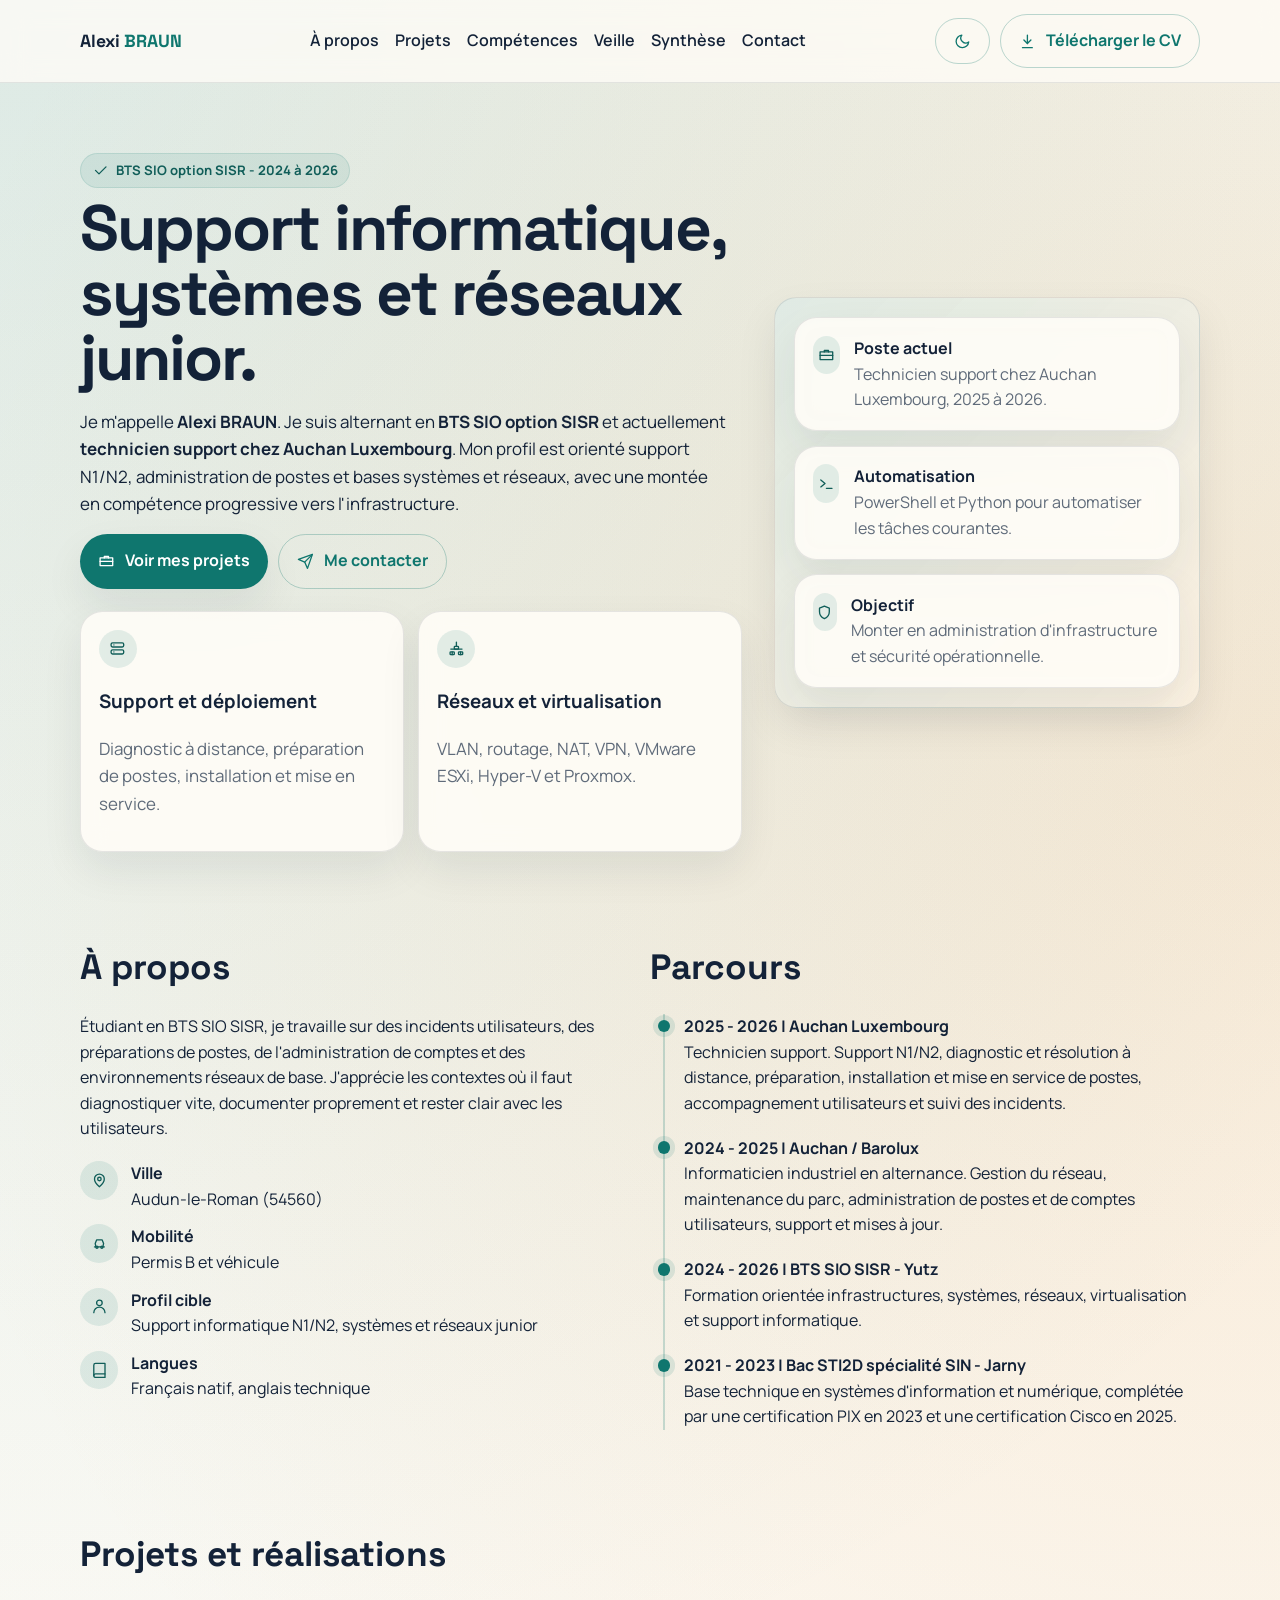
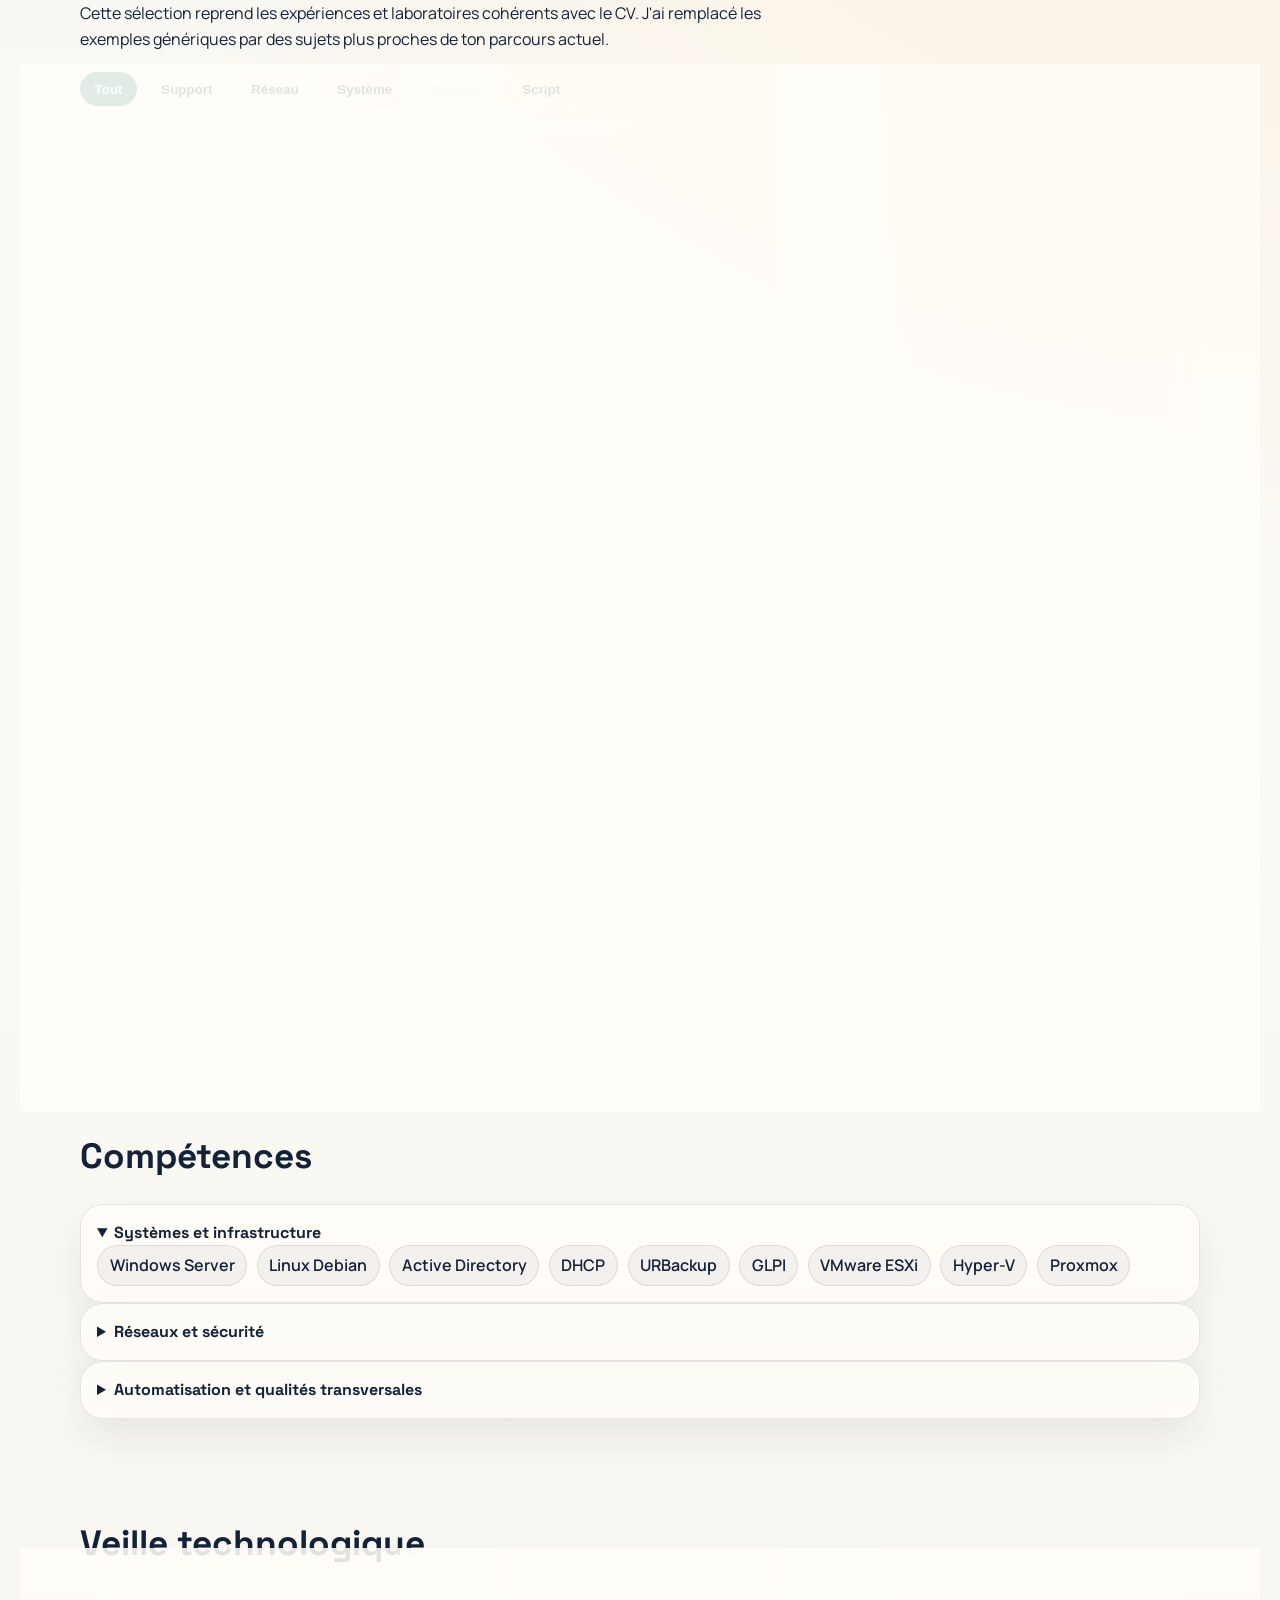
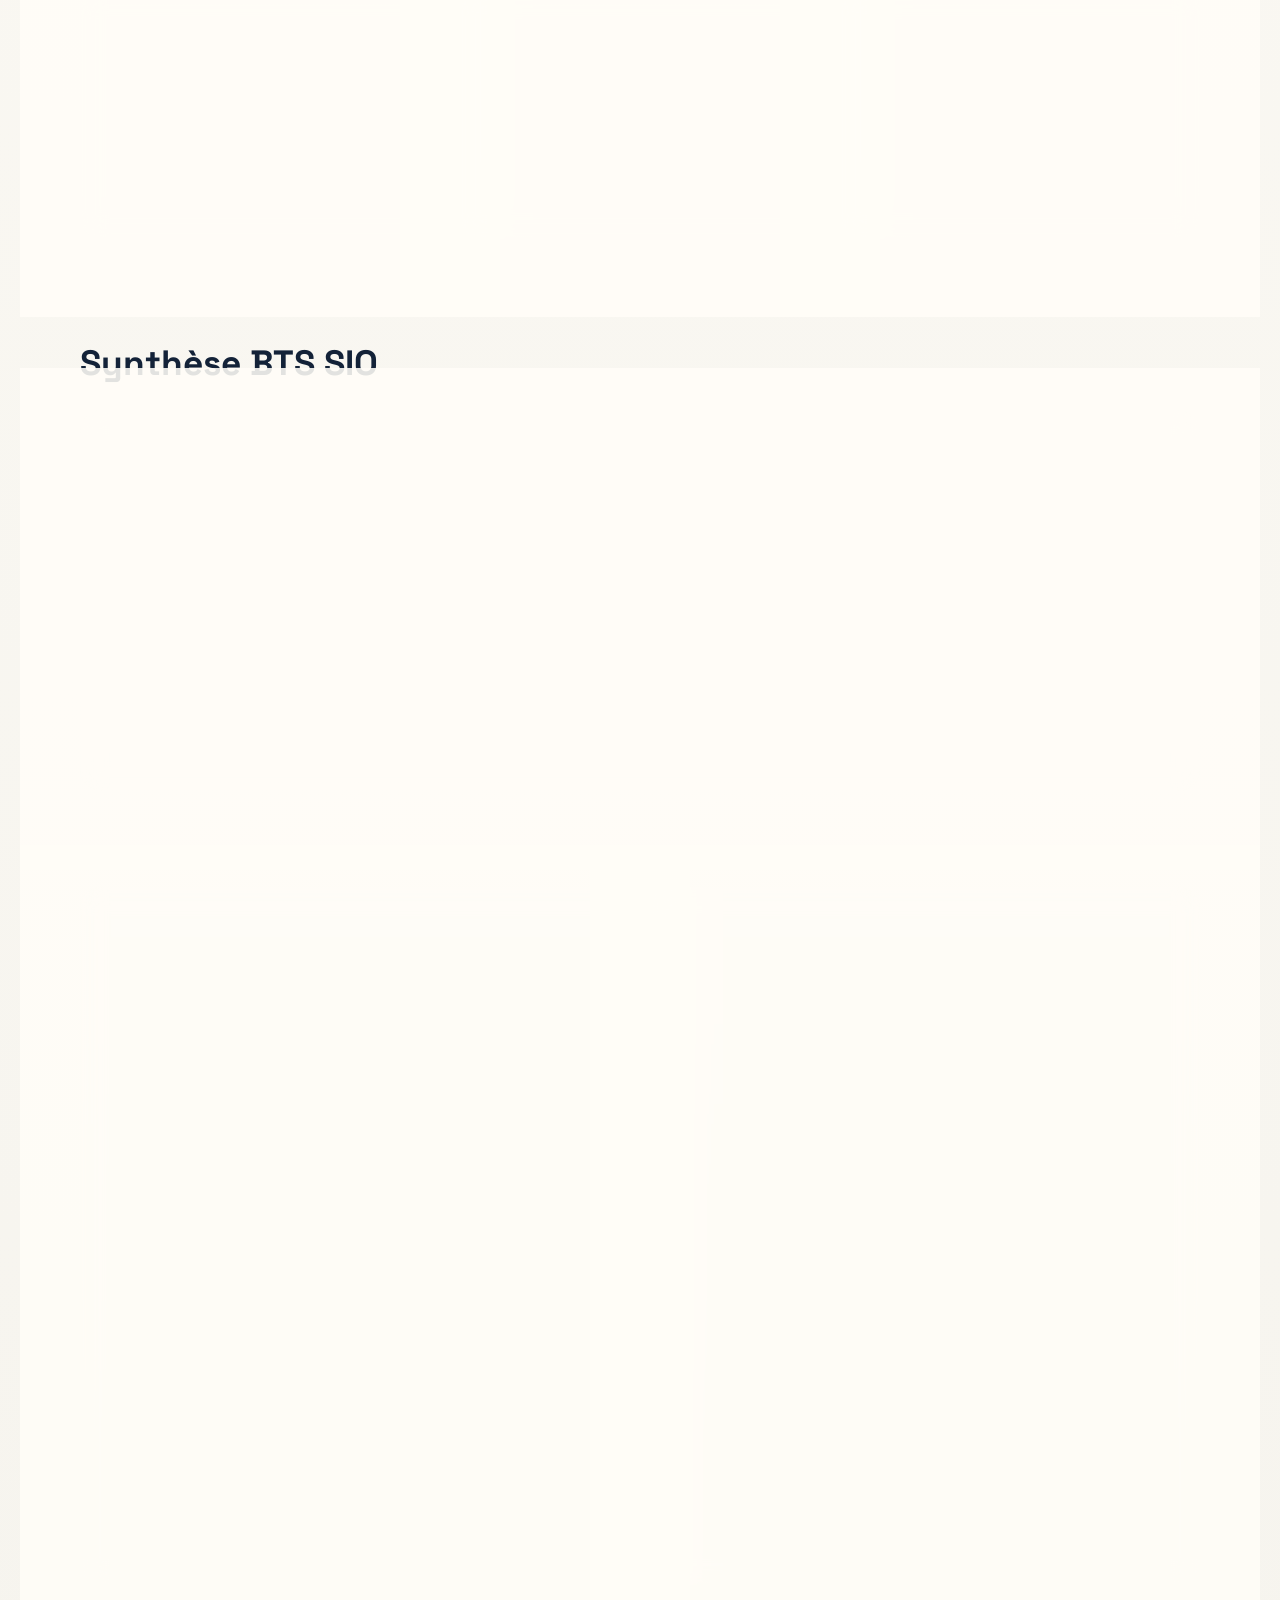
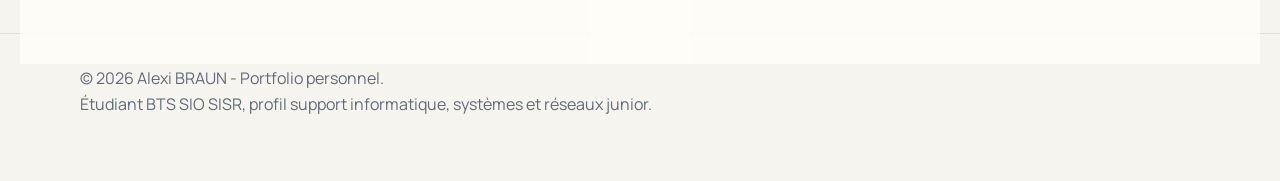
==== test.html @ cad7a495 "ajout portfolio" ====
﻿<!doctype html>
<html lang="fr" data-theme="light">
<head>
  <meta charset="utf-8" />
  <meta name="viewport" content="width=device-width, initial-scale=1" />
  <title>Alexi BRAUN - Portfolio BTS SIO SISR</title>
  <meta name="description" content="Portfolio BTS SIO SISR d'Alexi BRAUN, alternant support informatique chez Auchan Luxembourg." />
  <link rel="preconnect" href="https://fonts.googleapis.com">
  <link rel="preconnect" href="https://fonts.gstatic.com" crossorigin>
  <link href="https://fonts.googleapis.com/css2?family=Manrope:wght@400;500;600;700;800&family=Space+Grotesk:wght@500;700&display=swap" rel="stylesheet">
  <style>
    :root { --bg:#f6f4ee; --bg-strong:#fffdf8; --text:#132238; --muted:#5f6b7a; --primary:#0f766e; --primary-600:#115e59; --card:rgba(255,253,248,.88); --border:rgba(19,34,56,.1); --shadow:0 18px 40px rgba(19,34,56,.08); --radius:1.4rem; }
    [data-theme="dark"] { --bg:#0d1b2a; --bg-strong:#132238; --text:#eff6ff; --muted:#b7c4d5; --primary:#5eead4; --primary-600:#2dd4bf; --card:rgba(19,34,56,.82); --border:rgba(239,246,255,.1); --shadow:0 18px 40px rgba(0,0,0,.3); }
    * { box-sizing:border-box; } html { scroll-behavior:smooth; }
    body { margin:0; font-family:Manrope,system-ui,sans-serif; color:var(--text); background:radial-gradient(circle at top left, rgba(15,118,110,.14), transparent 35%),radial-gradient(circle at right 15%, rgba(217,119,6,.14), transparent 32%),linear-gradient(180deg, var(--bg-strong), var(--bg)); line-height:1.6; }
    a { color:var(--primary); text-decoration:none; } a:hover { text-decoration:underline; }
    .container { width:min(1120px,92%); margin:0 auto; }
    .btn { display:inline-flex; align-items:center; justify-content:center; gap:.6rem; background:var(--primary); color:#fff; border:0; padding:.85rem 1.15rem; border-radius:999px; box-shadow:var(--shadow); cursor:pointer; font-weight:700; }
    .btn:hover { background:var(--primary-600); text-decoration:none; }
    .btn-outline { background:transparent; color:var(--primary); border:1px solid rgba(15,118,110,.28); box-shadow:none; }
    .badge { display:inline-flex; align-items:center; gap:.45rem; padding:.35rem .7rem; background:rgba(15,118,110,.09); color:var(--primary-600); border:1px solid rgba(15,118,110,.12); border-radius:999px; font-size:.82rem; font-weight:700; }
    .card { background:var(--card); border:1px solid var(--border); border-radius:var(--radius); box-shadow:var(--shadow); backdrop-filter:blur(12px); }
    .muted { color:var(--muted); } .grid { display:grid; gap:1.25rem; } .grid-2 { grid-template-columns:repeat(2,minmax(0,1fr)); } .grid-3 { grid-template-columns:repeat(3,minmax(0,1fr)); }
    .sr-only { position:absolute; width:1px; height:1px; padding:0; margin:-1px; overflow:hidden; clip:rect(0,0,0,0); white-space:nowrap; border:0; }
    .icon { width:1.05rem; height:1.05rem; stroke:currentColor; stroke-width:1.9; fill:none; stroke-linecap:round; stroke-linejoin:round; flex:0 0 auto; }
    .icon-chip { width:2.4rem; height:2.4rem; display:inline-grid; place-items:center; border-radius:999px; background:rgba(15,118,110,.11); color:var(--primary-600); }
    header { position:sticky; top:0; z-index:50; background:rgba(255,253,248,.76); backdrop-filter:blur(14px); border-bottom:1px solid var(--border); }
    [data-theme="dark"] header { background:rgba(13,27,42,.78); }
    .nav { display:flex; align-items:center; justify-content:space-between; padding:.85rem 0; gap:1rem; }
    .brand,.hero h1,section h2,summary { font-family:"Space Grotesk",system-ui,sans-serif; }
    .brand { font-weight:700; font-size:1.1rem; } .brand span { color:var(--primary); }
    nav ul { display:flex; gap:1rem; list-style:none; margin:0; padding:0; } nav a { font-weight:600; color:var(--text); }
    .controls { display:flex; gap:.6rem; align-items:center; } .burger { display:none; background:transparent; border:0; color:var(--text); }
    .hero { padding:4.4rem 0 2.4rem; } .hero-inner { display:grid; grid-template-columns:1.4fr .9fr; gap:2rem; align-items:center; }
    .hero h1 { margin:.5rem 0 1rem; font-size:clamp(2.2rem,5vw,4rem); line-height:1.02; letter-spacing:-.03em; }
    .hero p { font-size:1.06rem; max-width:65ch; } .hero .cta,.filters,.project .actions,.project .meta,.skills,.controls { display:flex; flex-wrap:wrap; gap:.6rem; }
    .hero-visual { padding:1.2rem; background:linear-gradient(135deg, rgba(15,118,110,.12), rgba(217,119,6,.08)), var(--card); }
    .hero-stats { display:grid; gap:.9rem; } .stat,.project,.quick-card,.veille-card,.contact-card { padding:1.1rem; } .stat { display:flex; gap:.9rem; align-items:flex-start; }
    .quick-grid { display:grid; grid-template-columns:repeat(2,minmax(0,1fr)); gap:.9rem; margin-top:1.4rem; }
    section { padding:3rem 0; } section h2 { font-size:clamp(1.6rem,3.5vw,2.2rem); margin:0 0 1.2rem; }
    .section-intro { max-width:72ch; margin-bottom:1.2rem; } .list-clean { list-style:none; padding:0; margin:0; display:grid; gap:.75rem; } .list-clean li { display:flex; gap:.8rem; align-items:flex-start; }
    .timeline { border-left:2px solid rgba(15,118,110,.22); margin-left:.8rem; padding-left:1.2rem; display:grid; gap:1.2rem; } .tl-item { position:relative; }
    .tl-item::before { content:""; position:absolute; left:-1.65rem; top:.35rem; width:.8rem; height:.8rem; background:var(--primary); border-radius:999px; box-shadow:0 0 0 5px rgba(15,118,110,.12); }
    .filters button { border:1px solid var(--border); background:transparent; padding:.55rem .85rem; border-radius:999px; cursor:pointer; color:var(--text); font-weight:600; }
    .filters button.active { background:var(--primary); color:#fff; border-color:var(--primary); }
    .project { display:flex; flex-direction:column; min-height:100%; } details { border:1px solid var(--border); border-radius:var(--radius); padding:.95rem 1rem; background:var(--card); box-shadow:var(--shadow); }
    summary { cursor:pointer; font-weight:800; } .skill { padding:.42rem .72rem; border-radius:999px; background:rgba(19,34,56,.05); border:1px solid var(--border); font-weight:600; }
    .table-wrap { overflow:auto; } table { width:100%; border-collapse:collapse; } th,td { text-align:left; padding:.9rem; border-bottom:1px solid var(--border); vertical-align:top; }
    form { display:grid; gap:.85rem; } input,textarea { width:100%; padding:.85rem 1rem; border:1px solid var(--border); border-radius:1rem; background:transparent; color:var(--text); font:inherit; }
    footer { padding:2rem 0 4rem; border-top:1px solid var(--border); color:var(--muted); } .reveal { opacity:0; transform:translateY(10px); } .reveal.show { opacity:1; transform:none; transition:.6s ease; } #backToTop { position:fixed; right:1rem; bottom:1rem; display:none; }
    @media (max-width:960px) { nav ul { display:none; position:absolute; right:4%; top:64px; background:var(--card); border:1px solid var(--border); padding:1rem; border-radius:var(--radius); width:min(280px,92vw); box-shadow:var(--shadow); } nav ul.open { display:flex; flex-direction:column; } .burger { display:inline-flex; } }
    @media (max-width:900px) { .grid-3 { grid-template-columns:1fr 1fr; } .hero-inner { grid-template-columns:1fr; } .quick-grid { grid-template-columns:1fr; } }
    @media (max-width:700px) { .grid-2,.grid-3 { grid-template-columns:1fr; } }
  </style>
</head>
<body>
  <svg aria-hidden="true" style="position:absolute;width:0;height:0;overflow:hidden">
    <symbol id="i-user" viewBox="0 0 24 24"><path d="M20 21a8 8 0 0 0-16 0"/><circle cx="12" cy="7" r="4"/></symbol>
    <symbol id="i-mail" viewBox="0 0 24 24"><path d="M4 6h16v12H4z"/><path d="m4 7 8 6 8-6"/></symbol>
    <symbol id="i-phone" viewBox="0 0 24 24"><path d="M22 16.9v3a2 2 0 0 1-2.2 2A19.8 19.8 0 0 1 11.2 19a19.3 19.3 0 0 1-6-6A19.8 19.8 0 0 1 2.1 4.2 2 2 0 0 1 4.1 2h3a2 2 0 0 1 2 1.7l.4 2.6a2 2 0 0 1-.6 1.8l-1.8 1.8a16 16 0 0 0 6 6l1.8-1.8a2 2 0 0 1 1.8-.6l2.6.4A2 2 0 0 1 22 16.9z"/></symbol>
    <symbol id="i-map" viewBox="0 0 24 24"><path d="M12 21s7-5.6 7-11a7 7 0 1 0-14 0c0 5.4 7 11 7 11z"/><circle cx="12" cy="10" r="2.5"/></symbol>
    <symbol id="i-car" viewBox="0 0 24 24"><path d="M5 17h14"/><path d="M7 17l-1-5 2-5h8l2 5-1 5"/><circle cx="8.5" cy="17.5" r="1.5"/><circle cx="15.5" cy="17.5" r="1.5"/></symbol>
    <symbol id="i-briefcase" viewBox="0 0 24 24"><path d="M3 7h18v11H3z"/><path d="M9 7V5h6v2"/><path d="M3 12h18"/></symbol>
    <symbol id="i-server" viewBox="0 0 24 24"><rect x="3" y="4" width="18" height="6" rx="2"/><rect x="3" y="14" width="18" height="6" rx="2"/><path d="M7 7h.01"/><path d="M7 17h.01"/></symbol>
    <symbol id="i-network" viewBox="0 0 24 24"><path d="M12 3v6"/><path d="M6 21v-4"/><path d="M18 21v-4"/><path d="M4 13h16"/><rect x="9" y="9" width="6" height="4" rx="1"/><rect x="3" y="17" width="6" height="4" rx="1"/><rect x="15" y="17" width="6" height="4" rx="1"/></symbol>
    <symbol id="i-shield" viewBox="0 0 24 24"><path d="M12 3l7 3v5c0 5-3.5 8.5-7 10-3.5-1.5-7-5-7-10V6l7-3z"/></symbol>
    <symbol id="i-terminal" viewBox="0 0 24 24"><path d="m4 17 6-5-6-5"/><path d="M12 19h8"/></symbol>
    <symbol id="i-book" viewBox="0 0 24 24"><path d="M4 19.5A2.5 2.5 0 0 1 6.5 17H20"/><path d="M6.5 2H20v20H6.5A2.5 2.5 0 0 1 4 19.5v-15A2.5 2.5 0 0 1 6.5 2z"/></symbol>
    <symbol id="i-sun" viewBox="0 0 24 24"><circle cx="12" cy="12" r="4"/><path d="M12 2v2"/><path d="M12 20v2"/><path d="m4.9 4.9 1.4 1.4"/><path d="m17.7 17.7 1.4 1.4"/><path d="M2 12h2"/><path d="M20 12h2"/><path d="m4.9 19.1 1.4-1.4"/><path d="m17.7 6.3 1.4-1.4"/></symbol>
    <symbol id="i-moon" viewBox="0 0 24 24"><path d="M21 12.8A9 9 0 1 1 11.2 3 7 7 0 0 0 21 12.8z"/></symbol>
    <symbol id="i-arrow-up" viewBox="0 0 24 24"><path d="m18 15-6-6-6 6"/><path d="M12 9v12"/></symbol>
    <symbol id="i-download" viewBox="0 0 24 24"><path d="M12 3v12"/><path d="m7 10 5 5 5-5"/><path d="M5 21h14"/></symbol>
    <symbol id="i-send" viewBox="0 0 24 24"><path d="M22 2 11 13"/><path d="m22 2-7 20-4-9-9-4Z"/></symbol>
    <symbol id="i-check" viewBox="0 0 24 24"><path d="m5 12 5 5L20 7"/></symbol>
  </svg>
  <a class="sr-only" href="#projets">Aller aux projets</a>
  <header>
    <div class="container nav">
      <div class="brand">Alexi <span>BRAUN</span></div>
      <nav aria-label="Navigation principale">
        <button class="burger" id="burger" aria-expanded="false" aria-controls="menu"><svg class="icon" aria-hidden="true"><use href="#i-terminal"></use></svg><span class="sr-only">Menu</span></button>
        <ul id="menu">
          <li><a href="#apropos">À propos</a></li>
          <li><a href="#projets">Projets</a></li>
          <li><a href="#competences">Compétences</a></li>
          <li><a href="#veille">Veille</a></li>
          <li><a href="#synthese">Synthèse</a></li>
          <li><a href="#contact">Contact</a></li>
        </ul>
      </nav>
      <div class="controls">
        <button class="btn btn-outline" id="themeToggle" aria-label="Changer de thème"><svg class="icon" aria-hidden="true"><use href="#i-moon"></use></svg></button>
        <a class="btn btn-outline" href="assets/cv/Alexi-BRAUN-CV.pdf" download><svg class="icon" aria-hidden="true"><use href="#i-download"></use></svg>Télécharger le CV</a>
      </div>
    </div>
  </header>
  <main>
    <section class="hero">
      <div class="container hero-inner">
        <div>
          <span class="badge"><svg class="icon" aria-hidden="true"><use href="#i-check"></use></svg>BTS SIO option SISR - 2024 à 2026</span>
          <h1>Support informatique, systèmes et réseaux junior.</h1>
          <p>Je m'appelle <strong>Alexi BRAUN</strong>. Je suis alternant en <strong>BTS SIO option SISR</strong> et actuellement <strong>technicien support chez Auchan Luxembourg</strong>. Mon profil est orienté support N1/N2, administration de postes et bases systèmes et réseaux, avec une montée en compétence progressive vers l'infrastructure.</p>
          <div class="cta">
            <a class="btn" href="#projets"><svg class="icon" aria-hidden="true"><use href="#i-briefcase"></use></svg>Voir mes projets</a>
            <a class="btn btn-outline" href="#contact"><svg class="icon" aria-hidden="true"><use href="#i-send"></use></svg>Me contacter</a>
          </div>
          <div class="quick-grid">
            <article class="card quick-card reveal"><span class="icon-chip"><svg class="icon" aria-hidden="true"><use href="#i-server"></use></svg></span><h3>Support et déploiement</h3><p class="muted">Diagnostic à distance, préparation de postes, installation et mise en service.</p></article>
            <article class="card quick-card reveal"><span class="icon-chip"><svg class="icon" aria-hidden="true"><use href="#i-network"></use></svg></span><h3>Réseaux et virtualisation</h3><p class="muted">VLAN, routage, NAT, VPN, VMware ESXi, Hyper-V et Proxmox.</p></article>
          </div>
        </div>
        <aside class="hero-visual card reveal" aria-label="Points clés du profil">
          <div class="hero-stats">
            <article class="stat card"><span class="icon-chip"><svg class="icon" aria-hidden="true"><use href="#i-briefcase"></use></svg></span><div><strong>Poste actuel</strong><div class="muted">Technicien support chez Auchan Luxembourg, 2025 à 2026.</div></div></article>
            <article class="stat card"><span class="icon-chip"><svg class="icon" aria-hidden="true"><use href="#i-terminal"></use></svg></span><div><strong>Automatisation</strong><div class="muted">PowerShell et Python pour automatiser les tâches courantes.</div></div></article>
            <article class="stat card"><span class="icon-chip"><svg class="icon" aria-hidden="true"><use href="#i-shield"></use></svg></span><div><strong>Objectif</strong><div class="muted">Monter en administration d'infrastructure et sécurité opérationnelle.</div></div></article>
          </div>
        </aside>
      </div>
    </section>
    <section id="apropos">
      <div class="container grid grid-2">
        <div class="reveal">
          <h2>À propos</h2>
          <p class="section-intro">Étudiant en BTS SIO SISR, je travaille sur des incidents utilisateurs, des préparations de postes, de l'administration de comptes et des environnements réseaux de base. J'apprécie les contextes où il faut diagnostiquer vite, documenter proprement et rester clair avec les utilisateurs.</p>
          <ul class="list-clean">
            <li><span class="icon-chip"><svg class="icon" aria-hidden="true"><use href="#i-map"></use></svg></span><div><strong>Ville</strong><br>Audun-le-Roman (54560)</div></li>
            <li><span class="icon-chip"><svg class="icon" aria-hidden="true"><use href="#i-car"></use></svg></span><div><strong>Mobilité</strong><br>Permis B et véhicule</div></li>
            <li><span class="icon-chip"><svg class="icon" aria-hidden="true"><use href="#i-user"></use></svg></span><div><strong>Profil cible</strong><br>Support informatique N1/N2, systèmes et réseaux junior</div></li>
            <li><span class="icon-chip"><svg class="icon" aria-hidden="true"><use href="#i-book"></use></svg></span><div><strong>Langues</strong><br>Français natif, anglais technique</div></li>
          </ul>
        </div>
        <div class="reveal">
          <h2>Parcours</h2>
          <div class="timeline">
            <div class="tl-item"><strong>2025 - 2026 | Auchan Luxembourg</strong><div>Technicien support. Support N1/N2, diagnostic et résolution à distance, préparation, installation et mise en service de postes, accompagnement utilisateurs et suivi des incidents.</div></div>
            <div class="tl-item"><strong>2024 - 2025 | Auchan / Barolux</strong><div>Informaticien industriel en alternance. Gestion du réseau, maintenance du parc, administration de postes et de comptes utilisateurs, support et mises à jour.</div></div>
            <div class="tl-item"><strong>2024 - 2026 | BTS SIO SISR - Yutz</strong><div>Formation orientée infrastructures, systèmes, réseaux, virtualisation et support informatique.</div></div>
            <div class="tl-item"><strong>2021 - 2023 | Bac STI2D spécialité SIN - Jarny</strong><div>Base technique en systèmes d'information et numérique, complétée par une certification PIX en 2023 et une certification Cisco en 2025.</div></div>
          </div>
        </div>
      </div>
    </section>
    <section id="projets">
      <div class="container">
        <h2>Projets et réalisations</h2>
        <p class="section-intro">Cette sélection reprend les expériences et laboratoires cohérents avec le CV. J'ai remplacé les exemples génériques par des sujets plus proches de ton parcours actuel.</p>
        <div class="filters" aria-label="Filtrer par tags">
          <button class="active" data-filter="all">Tout</button>
          <button data-filter="support">Support</button>
          <button data-filter="reseau">Réseau</button>
          <button data-filter="systeme">Système</button>
          <button data-filter="securite">Sécurité</button>
          <button data-filter="dev">Script</button>
        </div>
        <div class="grid grid-3">
          <article class="project card reveal" data-tags="support systeme"><div class="muted">Contexte entreprise</div><h3>Support N1/N2 et gestion des incidents</h3><p>Prise en charge d'incidents utilisateurs, diagnostic à distance, résolution de problèmes courants sur les postes et accompagnement utilisateur jusqu'à la remise en service.</p><div class="meta"><span class="badge">Support</span><span class="badge">Diagnostic</span><span class="badge">Relation utilisateur</span></div><div class="actions"><a class="btn btn-outline" href="#contact">Demander des détails</a></div></article>
          <article class="project card reveal" data-tags="reseau securite"><div class="muted">Projet et lab</div><h3>Lab réseau domestique segmenté</h3><p>Mise en place d'une segmentation VLAN, d'un plan d'adressage et de règles de pare-feu pour structurer les usages, isoler les flux et mieux sécuriser l'environnement.</p><div class="meta"><span class="badge">VLAN</span><span class="badge">Adressage IP</span><span class="badge">Pare-feu</span></div><div class="actions"><a class="btn btn-outline" href="#contact">Demander des détails</a></div></article>
          <article class="project card reveal" data-tags="systeme dev"><div class="muted">Contexte technique</div><h3>Préparation et automatisation de postes</h3><p>Préparation, installation et mise en service de postes avec automatisation simple en PowerShell pour accélérer les tâches répétitives et standardiser les opérations courantes.</p><div class="meta"><span class="badge">PowerShell</span><span class="badge">Déploiement</span><span class="badge">Industrialisation</span></div><div class="actions"><a class="btn btn-outline" href="#contact">Demander des détails</a></div></article>
          <article class="project card reveal" data-tags="systeme"><div class="muted">Lab infrastructure</div><h3>Virtualisation multi-environnements</h3><p>Installation et gestion de machines virtuelles avec VMware ESXi, Hyper-V et Proxmox pour tester des scénarios de support, de services réseau et d'administration système.</p><div class="meta"><span class="badge">ESXi</span><span class="badge">Hyper-V</span><span class="badge">Proxmox</span></div><div class="actions"><a class="btn btn-outline" href="#contact">Demander des détails</a></div></article>
          <article class="project card reveal" data-tags="reseau support"><div class="muted">Contexte alternance</div><h3>Administration du parc et des comptes</h3><p>Administration de comptes utilisateurs, maintenance du parc et suivi des mises à jour sur un environnement professionnel avec priorisation des demandes et continuité de service.</p><div class="meta"><span class="badge">Parc informatique</span><span class="badge">Comptes utilisateurs</span><span class="badge">Maintenance</span></div><div class="actions"><a class="btn btn-outline" href="#contact">Demander des détails</a></div></article>
          <article class="project card reveal" data-tags="securite dev"><div class="muted">Montée en compétence</div><h3>Scripts et bonnes pratiques sécurité</h3><p>Automatisations simples en PowerShell et Python, associées à une veille sur le durcissement, la supervision, les sauvegardes et les usages réseau sécurisés.</p><div class="meta"><span class="badge">Python</span><span class="badge">Sauvegarde</span><span class="badge">Supervision</span></div><div class="actions"><a class="btn btn-outline" href="#contact">Demander des détails</a></div></article>
        </div>
      </div>
    </section>
    <section id="competences">
      <div class="container">
        <h2>Compétences</h2>
        <details open class="reveal"><summary>Systèmes et infrastructure</summary><div class="skills"><span class="skill">Windows Server</span><span class="skill">Linux Debian</span><span class="skill">Active Directory</span><span class="skill">DHCP</span><span class="skill">URBackup</span><span class="skill">GLPI</span><span class="skill">VMware ESXi</span><span class="skill">Hyper-V</span><span class="skill">Proxmox</span></div></details>
        <details class="reveal"><summary>Réseaux et sécurité</summary><div class="skills"><span class="skill">VLAN</span><span class="skill">Adressage IP</span><span class="skill">Routage</span><span class="skill">NAT</span><span class="skill">VPN</span><span class="skill">Pare-feu</span><span class="skill">Cisco IOS</span><span class="skill">Support N1/N2</span><span class="skill">Outils de diagnostic</span></div></details>
        <details class="reveal"><summary>Automatisation et qualités transversales</summary><div class="skills"><span class="skill">PowerShell</span><span class="skill">Python</span><span class="skill">Planification</span><span class="skill">Coordination</span><span class="skill">Communication claire</span><span class="skill">Esprit d'équipe</span><span class="skill">Organisation</span><span class="skill">Respect des délais</span></div></details>
      </div>
    </section>
    <section id="veille">
      <div class="container">
        <h2>Veille technologique</h2>
        <div class="grid grid-3">
          <article class="card veille-card reveal"><div class="muted">Sécurité</div><h3>Durcissement et sauvegarde</h3><p>Veille sur les politiques de sauvegarde, la sécurisation des postes, les règles de pare-feu et les outils utiles pour limiter les interruptions de service.</p></article>
          <article class="card veille-card reveal"><div class="muted">Réseau</div><h3>Segmentation, VPN et services</h3><p>Approfondissement des VLAN, du routage, du NAT, des VPN et de l'impact de ces briques sur le support utilisateur et l'administration quotidienne.</p></article>
          <article class="card veille-card reveal"><div class="muted">Infrastructure</div><h3>Virtualisation et supervision</h3><p>Veille sur les usages de VMware ESXi, Hyper-V, Proxmox et des outils de supervision afin de construire des environnements plus fiables et mieux observables.</p></article>
        </div>
      </div>
    </section>
    <section id="synthese">
      <div class="container">
        <h2>Synthèse BTS SIO</h2>
        <div class="card table-wrap" role="region" aria-label="Tableau de synthèse">
          <table>
            <thead><tr><th>Activité / Projet</th><th>Compétences mobilisées</th><th>Environnement</th><th>Preuve possible</th></tr></thead>
            <tbody>
              <tr><td>Support N1/N2 et suivi d'incidents</td><td>Assistance utilisateur, diagnostic, documentation, continuité de service</td><td>Postes clients, outils de support, gestion d'incidents</td><td>Procédures, captures, compte-rendus</td></tr>
              <tr><td>Lab réseau segmenté</td><td>Conception, configuration réseau, sécurisation des flux</td><td>VLAN, routage, pare-feu, VPN</td><td>Schéma réseau, plan d'adressage, captures</td></tr>
              <tr><td>Virtualisation et services techniques</td><td>Déploiement, tests, administration système</td><td>ESXi, Hyper-V, Proxmox, Windows Server, Debian</td><td>Fiches techniques, captures de lab</td></tr>
              <tr><td>Automatisation simple</td><td>Script, standardisation, gain de temps opérationnel</td><td>PowerShell, Python</td><td>Scripts commentés, documentation</td></tr>
            </tbody>
          </table>
        </div>
      </div>
    </section>
    <section id="contact">
      <div class="container grid grid-2">
        <div class="contact-card card reveal">
          <h2>Contact</h2>
          <p>Pour un échange, une alternance ou une présentation de projet, tu peux me contacter directement avec les informations du CV.</p>
          <ul class="list-clean">
            <li><span class="icon-chip"><svg class="icon" aria-hidden="true"><use href="#i-mail"></use></svg></span><div><strong>Email</strong><br><a href="mailto:alexibraun54@gmail.com">alexibraun54@gmail.com</a></div></li>
            <li><span class="icon-chip"><svg class="icon" aria-hidden="true"><use href="#i-phone"></use></svg></span><div><strong>Téléphone</strong><br><a href="tel:+33768484296">07 68 48 42 96</a></div></li>
            <li><span class="icon-chip"><svg class="icon" aria-hidden="true"><use href="#i-map"></use></svg></span><div><strong>Localisation</strong><br>Audun-le-Roman (54560)</div></li>
          </ul>
        </div>
        <div class="reveal">
          <form name="contact" method="POST" data-netlify="true" class="card contact-card">
            <input type="hidden" name="form-name" value="contact" />
            <p class="sr-only"><label>Ne pas remplir <input name="bot-field" /></label></p>
            <p><label>Nom <span aria-hidden="true">*</span><input name="nom" required /></label></p>
            <p><label>Adresse email <span aria-hidden="true">*</span><input name="email" type="email" required /></label></p>
            <p><label>Message<textarea name="message" rows="5" placeholder="Votre besoin, votre contexte, vos disponibilités..."></textarea></label></p>
            <p><button class="btn" type="submit"><svg class="icon" aria-hidden="true"><use href="#i-send"></use></svg>Envoyer</button></p>
            <p class="muted">Formulaire prêt pour Netlify. Sinon, les liens email et téléphone restent utilisables immédiatement.</p>
          </form>
        </div>
      </div>
    </section>
  </main>
  <footer>
    <div class="container">
      <div>© <span id="year"></span> Alexi BRAUN - Portfolio personnel.</div>
      <div class="muted">Étudiant BTS SIO SISR, profil support informatique, systèmes et réseaux junior.</div>
    </div>
  </footer>
  <button id="backToTop" class="btn" aria-label="Retour en haut"><svg class="icon" aria-hidden="true"><use href="#i-arrow-up"></use></svg></button>
  <script type="application/ld+json">
    {"@context":"https://schema.org","@type":"Person","name":"Alexi BRAUN","jobTitle":"Technicien support informatique","email":"alexibraun54@gmail.com","telephone":"+33768484296","address":{"@type":"PostalAddress","addressLocality":"Audun-le-Roman","postalCode":"54560","addressCountry":"FR"},"worksFor":{"@type":"Organization","name":"Auchan Luxembourg"}}
  </script>
  <script>
    const prefersReduced = window.matchMedia('(prefers-reduced-motion: reduce)').matches;
    const root = document.documentElement;
    const themeBtn = document.getElementById('themeToggle');
    const themeIcon = () => root.getAttribute('data-theme') === 'dark' ? '#i-sun' : '#i-moon';
    const savedTheme = localStorage.getItem('theme');
    if (savedTheme) root.setAttribute('data-theme', savedTheme);
    themeBtn.innerHTML = '<svg class="icon" aria-hidden="true"><use href="' + themeIcon() + '"></use></svg>';
    themeBtn.addEventListener('click', () => { const next = root.getAttribute('data-theme') === 'dark' ? 'light' : 'dark'; root.setAttribute('data-theme', next); localStorage.setItem('theme', next); themeBtn.innerHTML = '<svg class="icon" aria-hidden="true"><use href="' + themeIcon() + '"></use></svg>'; });
    const burger = document.getElementById('burger'); const menu = document.getElementById('menu');
    burger.addEventListener('click', () => { const expanded = burger.getAttribute('aria-expanded') === 'true'; burger.setAttribute('aria-expanded', String(!expanded)); menu.classList.toggle('open'); });
    menu.addEventListener('click', (event) => { if (event.target.tagName === 'A') { menu.classList.remove('open'); burger.setAttribute('aria-expanded', 'false'); } });
    const backToTop = document.getElementById('backToTop');
    window.addEventListener('scroll', () => { backToTop.style.display = window.scrollY > 400 ? 'inline-flex' : 'none'; });
    backToTop.addEventListener('click', () => { window.scrollTo({ top: 0, behavior: prefersReduced ? 'auto' : 'smooth' }); });
    const filterBtns = document.querySelectorAll('.filters button'); const projects = document.querySelectorAll('.project');
    filterBtns.forEach((btn) => btn.addEventListener('click', () => { filterBtns.forEach((item) => item.classList.remove('active')); btn.classList.add('active'); const filter = btn.dataset.filter; projects.forEach((project) => { const tags = project.getAttribute('data-tags'); project.style.display = filter === 'all' || tags.includes(filter) ? 'flex' : 'none'; }); }));
    const reveals = document.querySelectorAll('.reveal');
    if (!prefersReduced) { const observer = new IntersectionObserver((entries) => { entries.forEach((entry) => { if (entry.isIntersecting) { entry.target.classList.add('show'); observer.unobserve(entry.target); } }); }, { threshold: 0.15 }); reveals.forEach((item) => observer.observe(item)); } else { reveals.forEach((item) => item.classList.add('show')); }
    document.getElementById('year').textContent = new Date().getFullYear();
  </script>
</body>
</html>
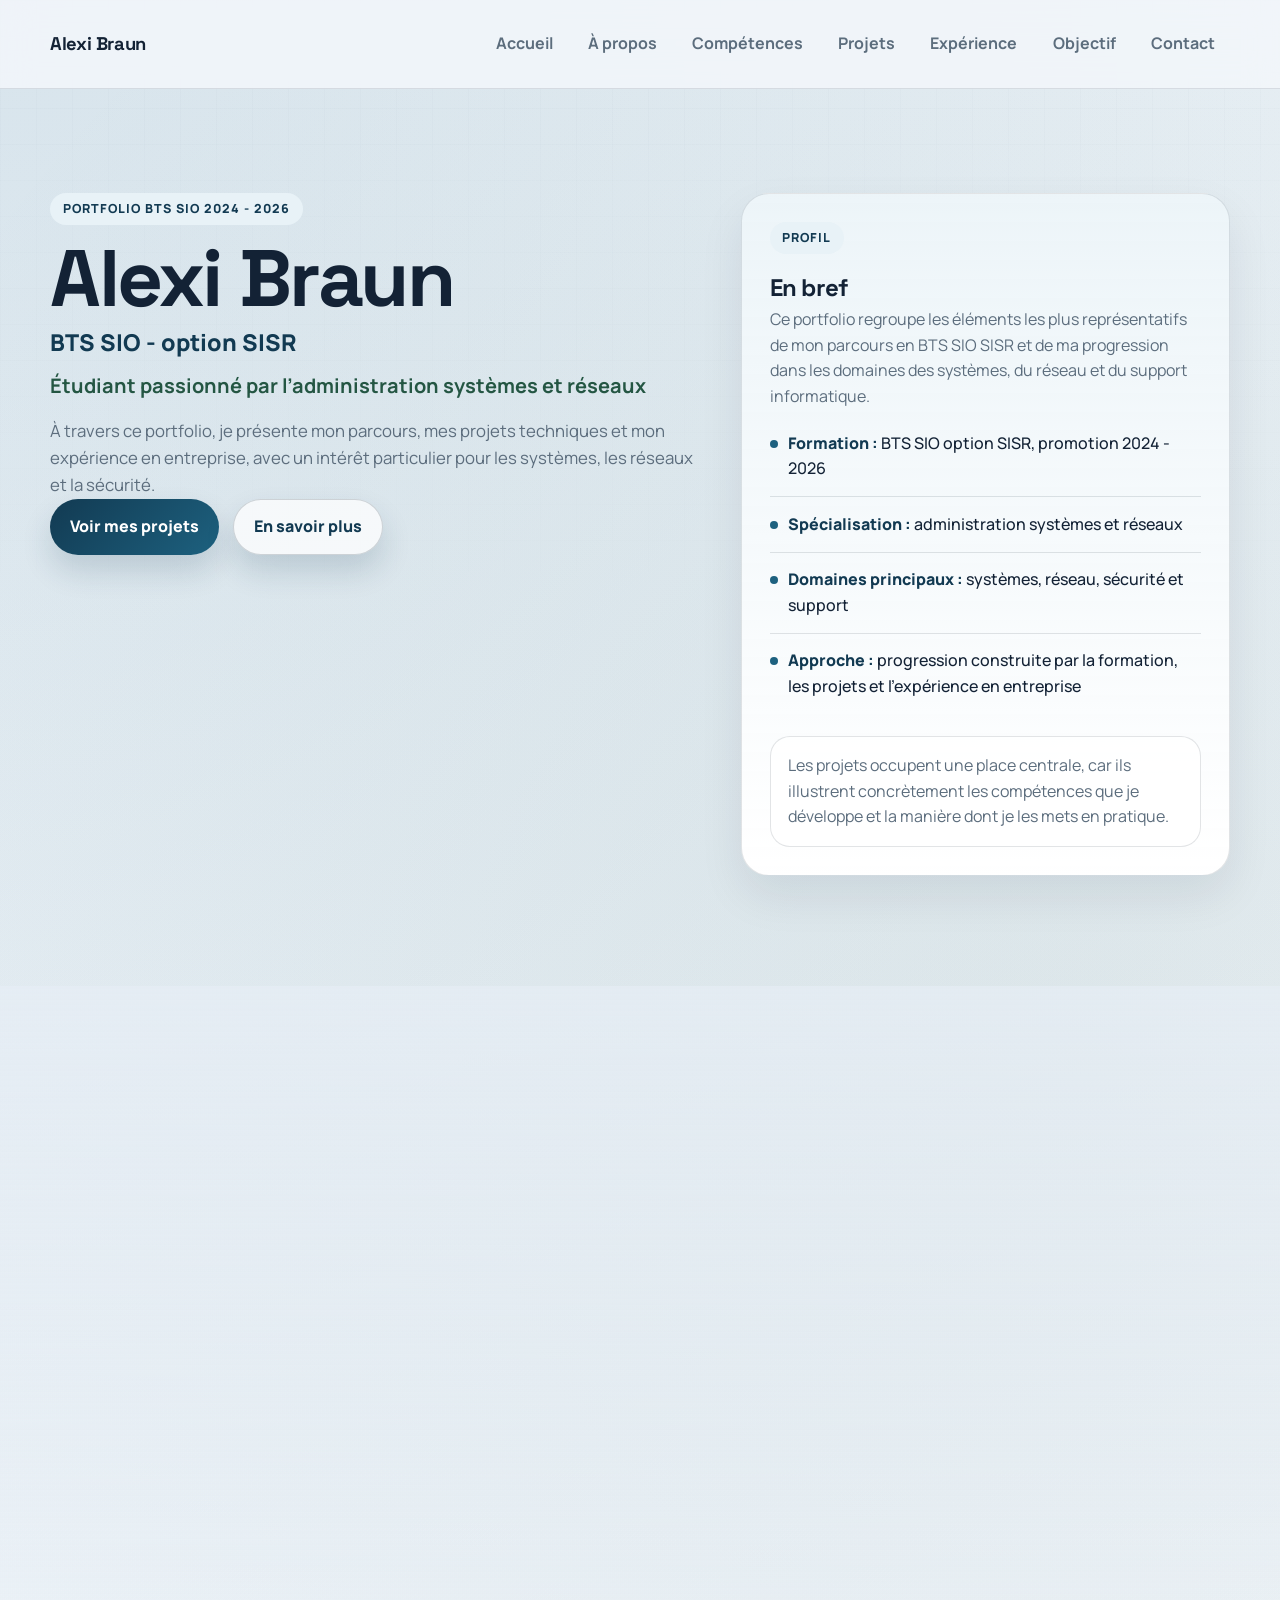
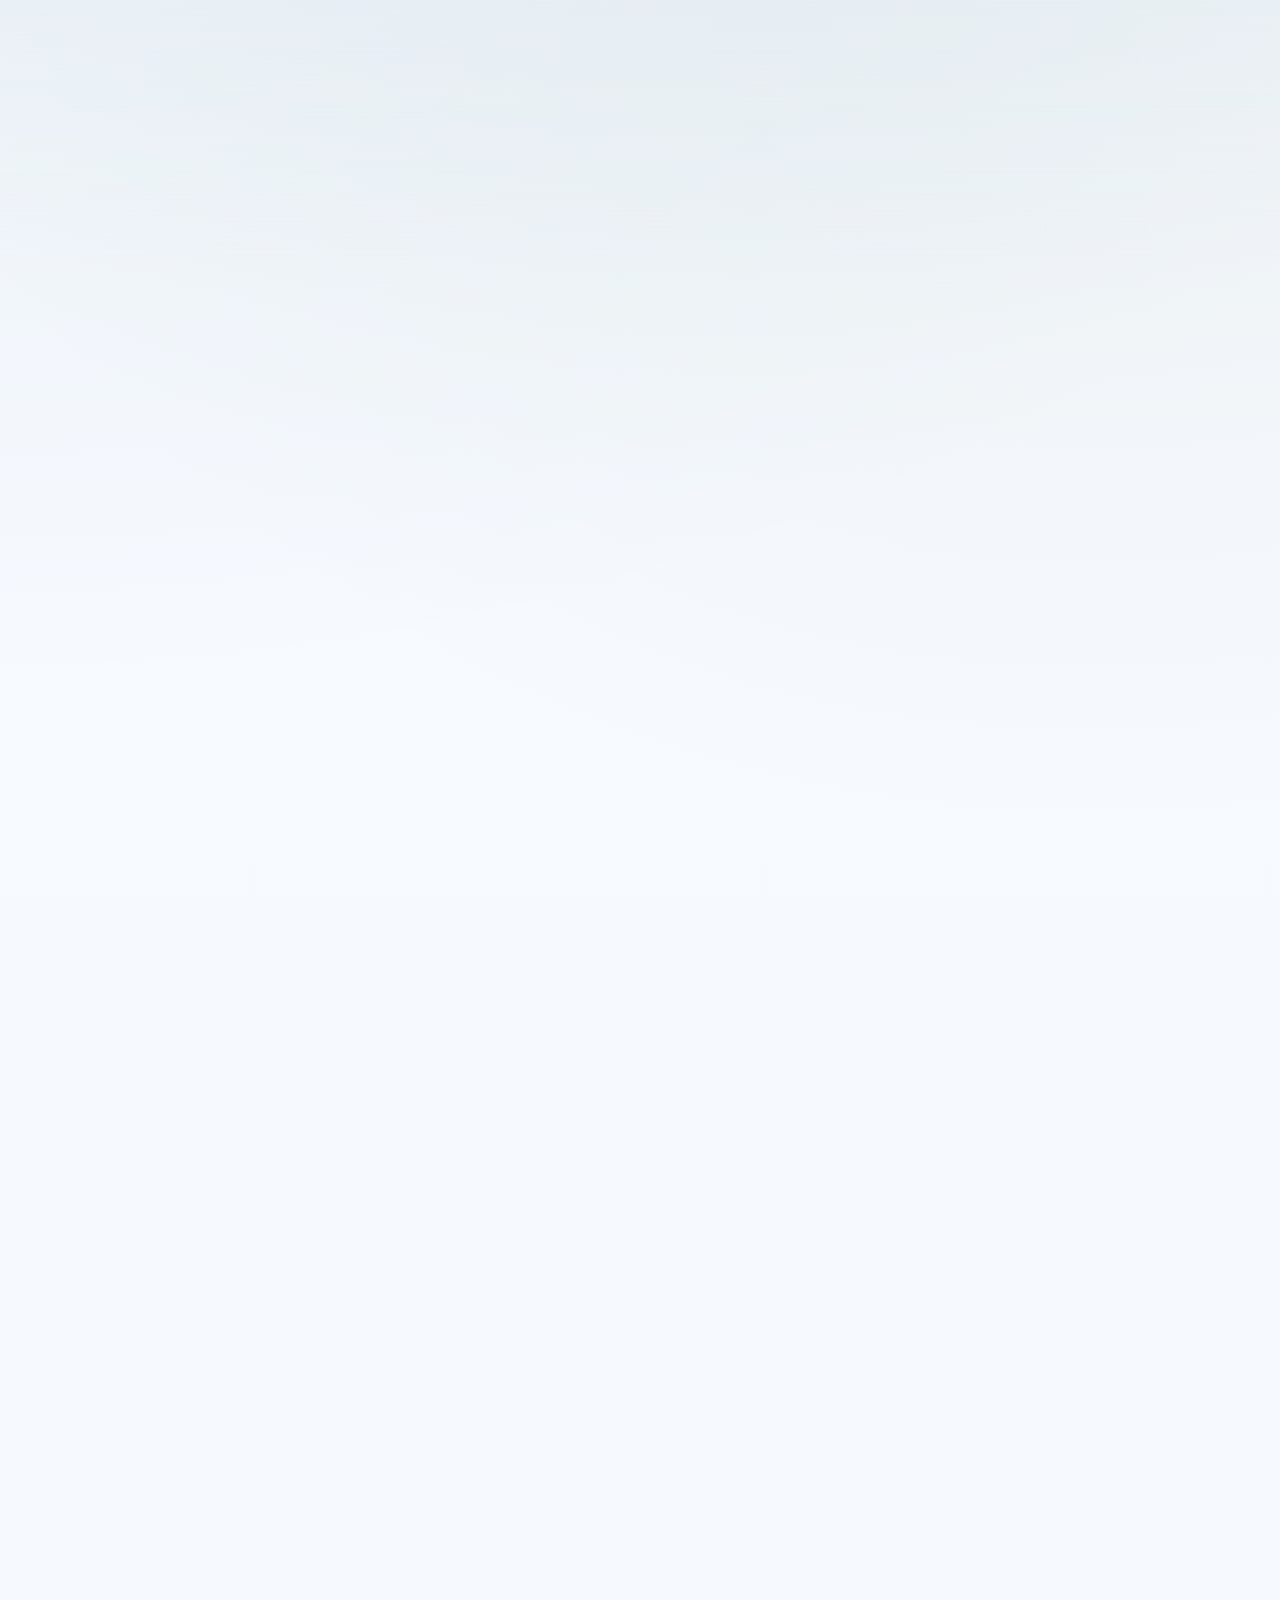
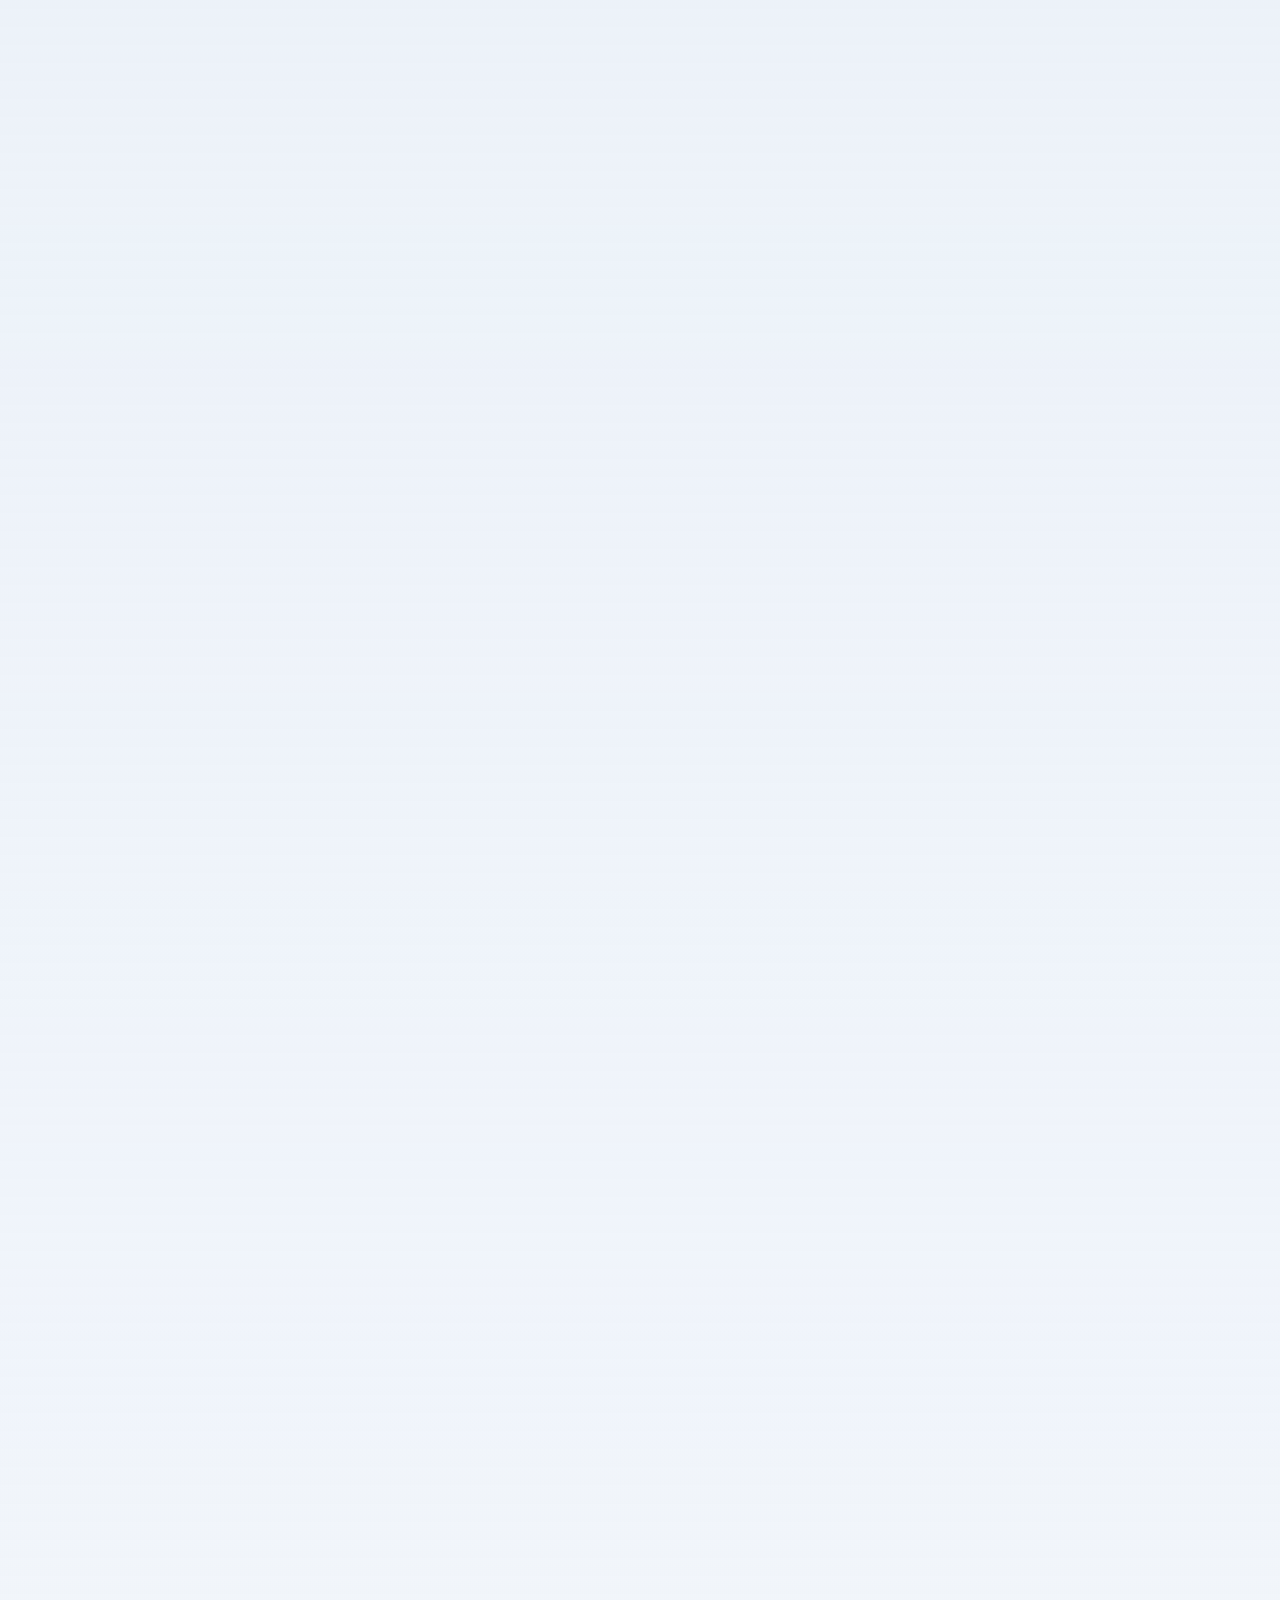
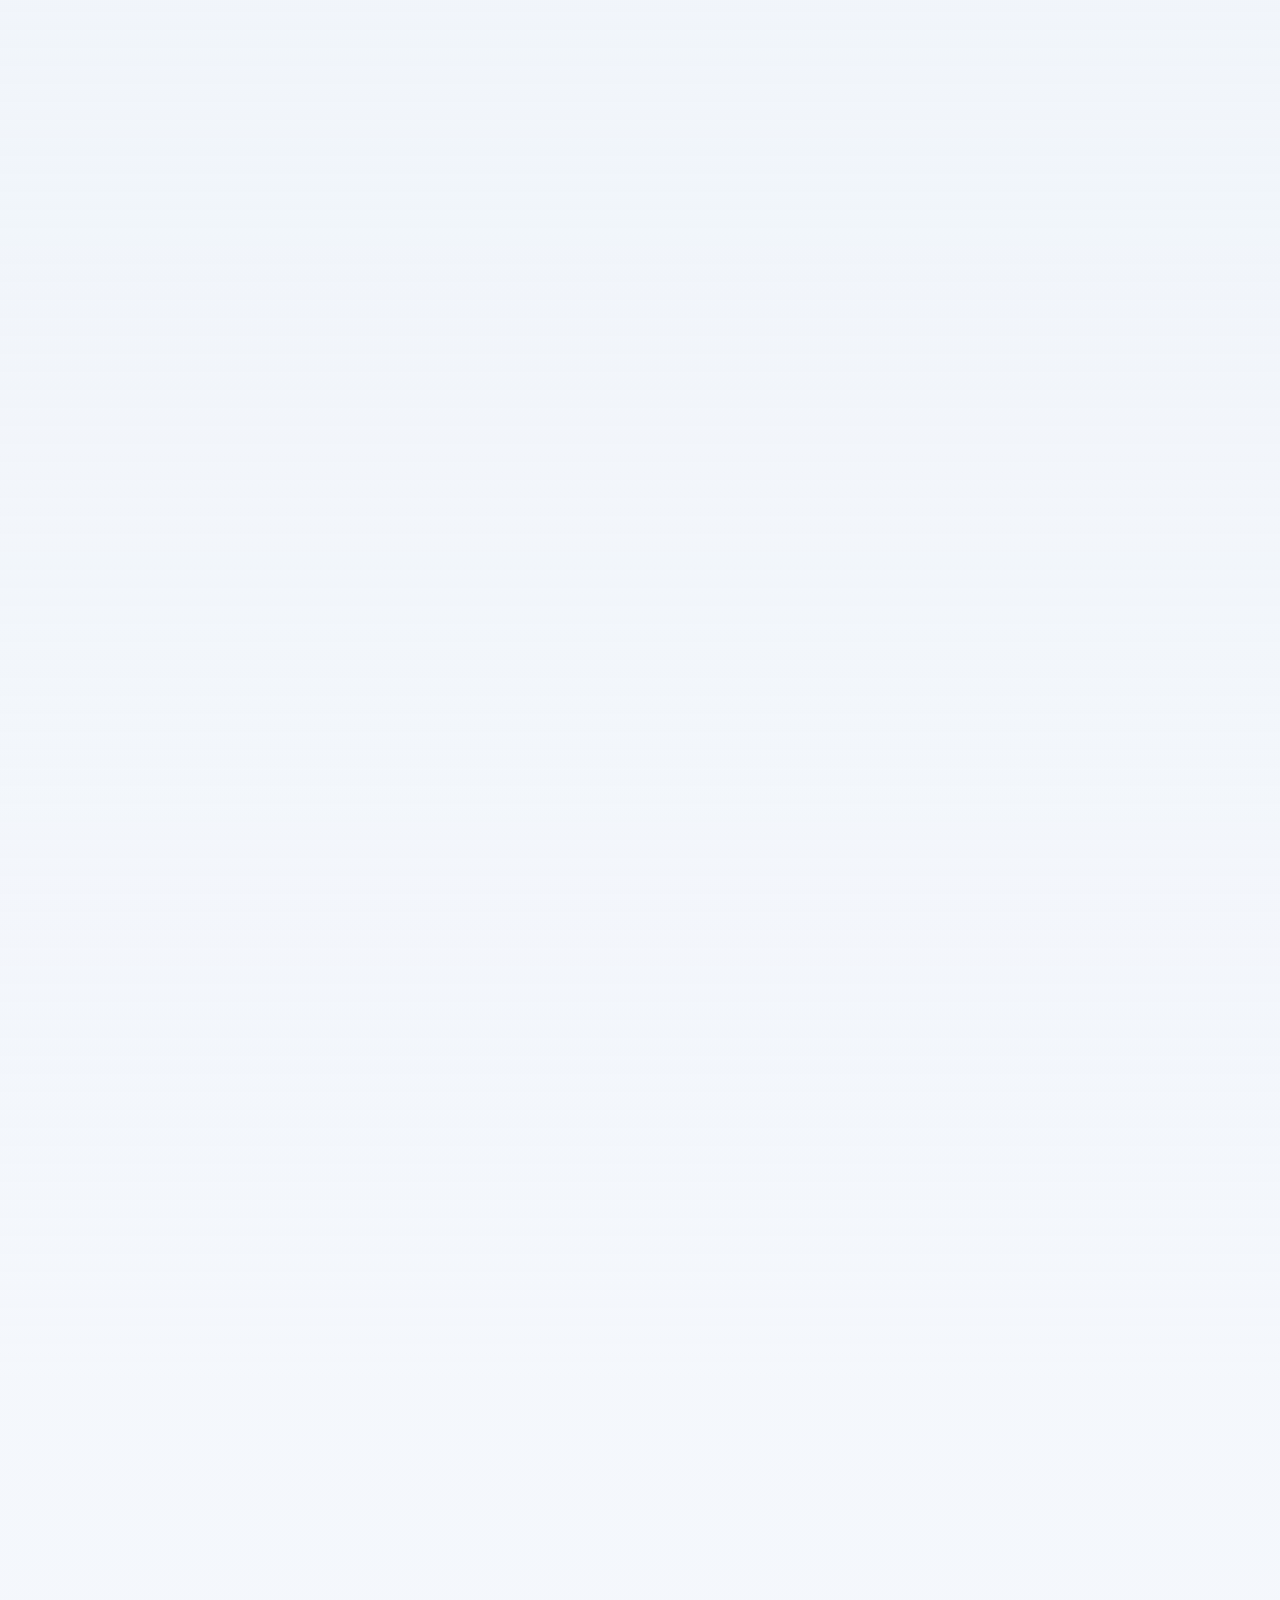
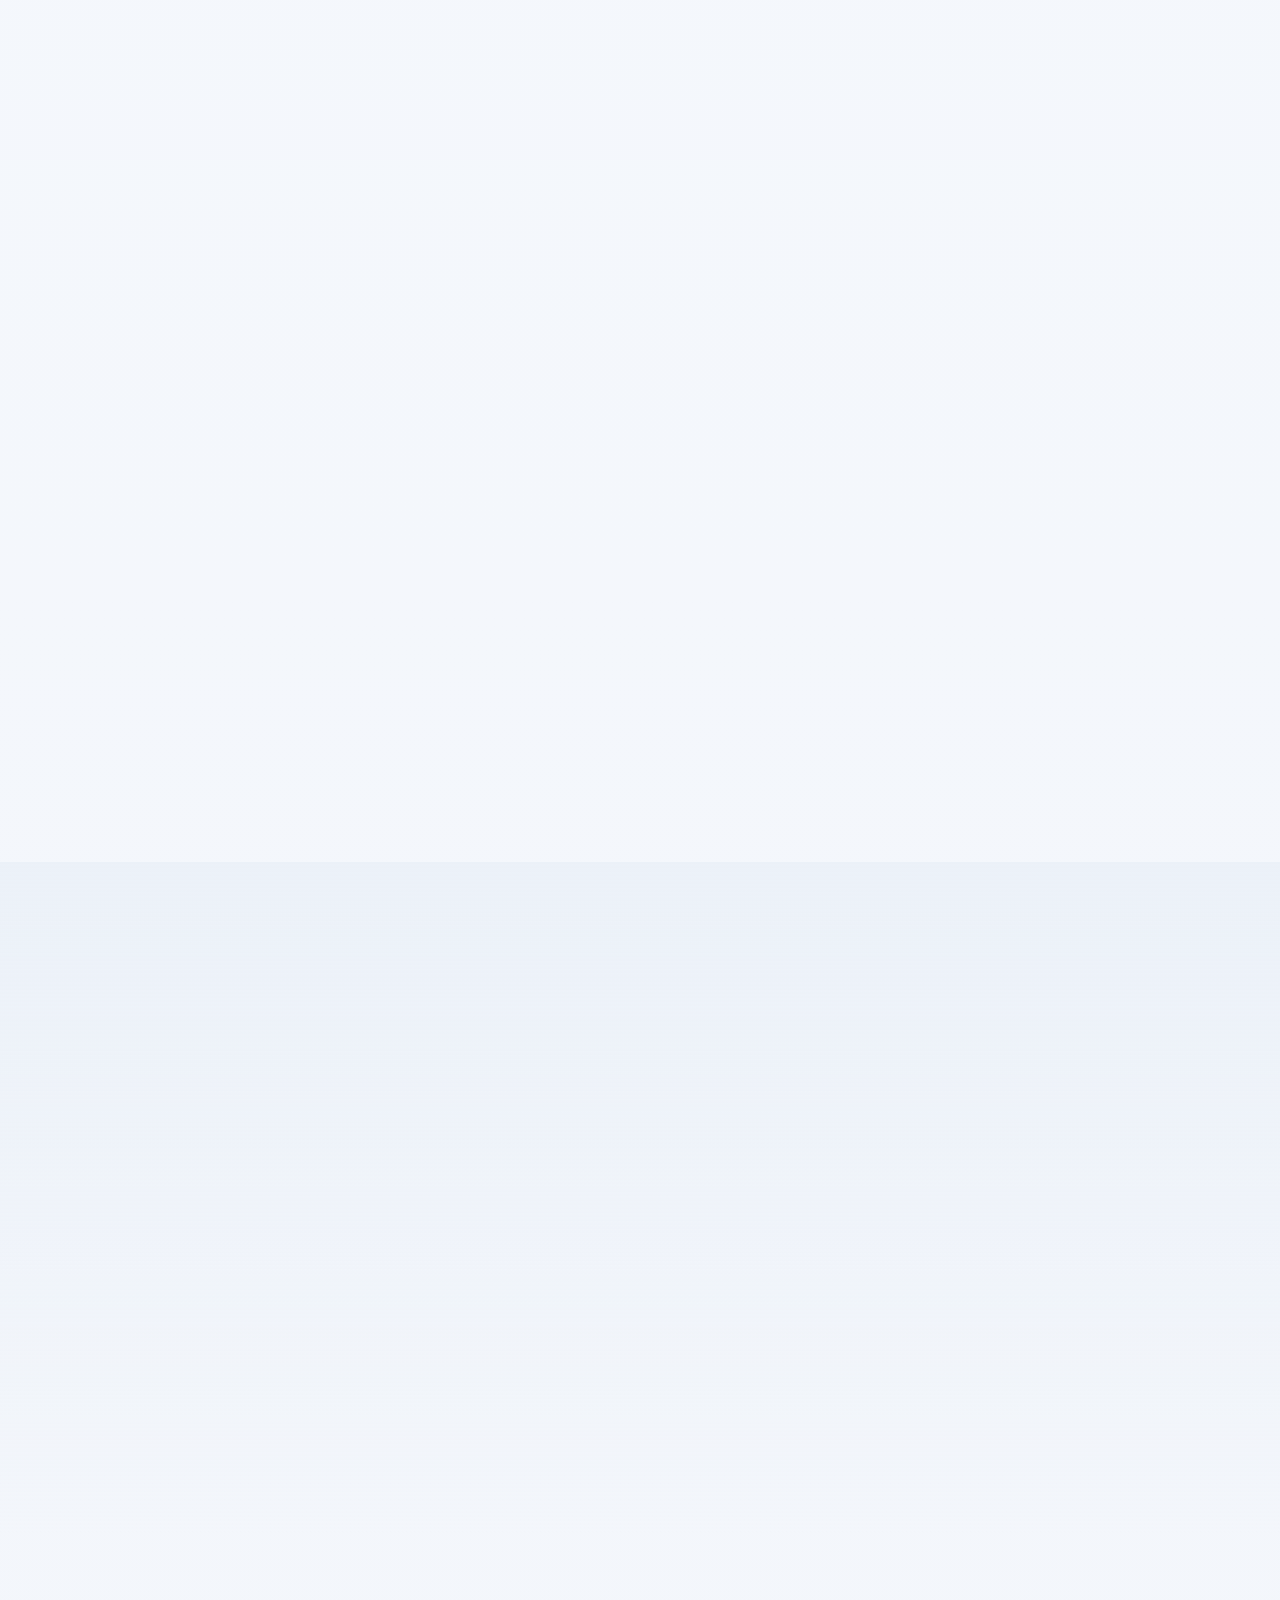
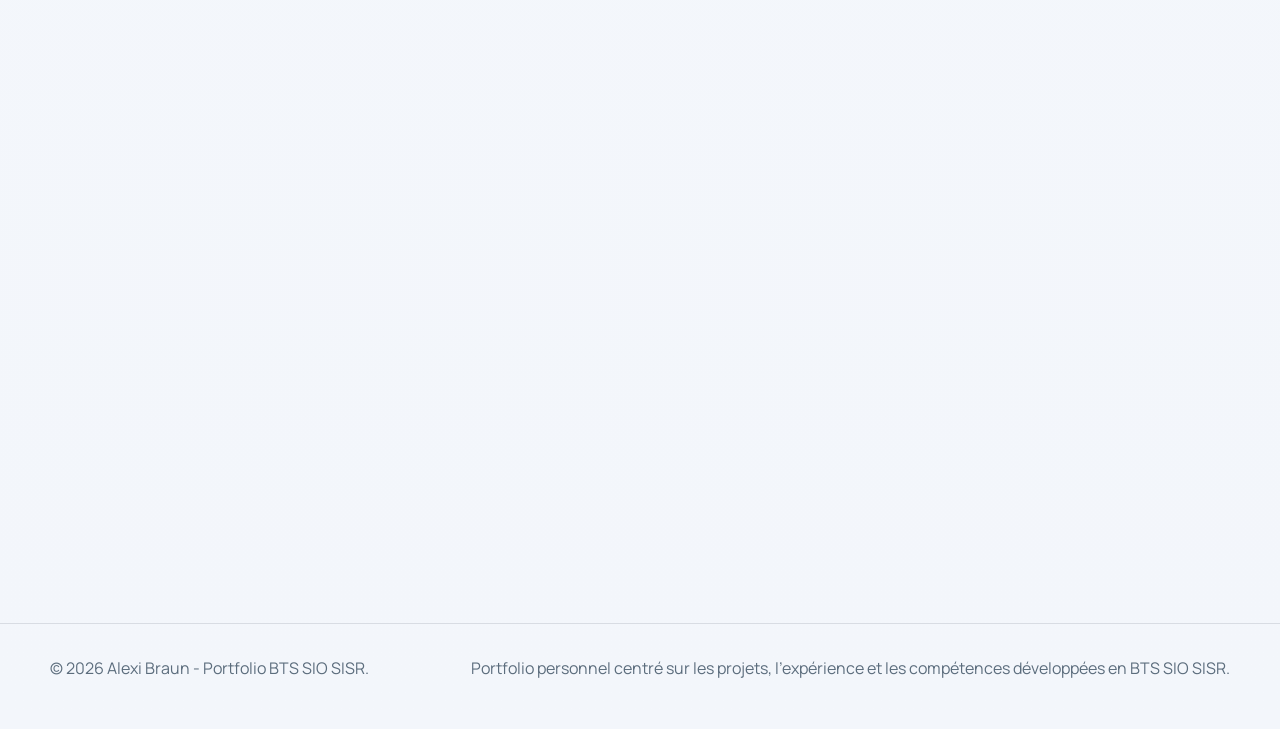
==== commit 956ebcbf: "Add files via upload" ====
--- a/test.html
+++ b/test.html
@@ -1,258 +1,27 @@
-﻿<!doctype html>
-<html lang="fr" data-theme="light">
+<!doctype html>
+<html lang="fr">
 <head>
   <meta charset="utf-8" />
+  <meta http-equiv="refresh" content="0; url=index.html" />
   <meta name="viewport" content="width=device-width, initial-scale=1" />
-  <title>Alexi BRAUN - Portfolio BTS SIO SISR</title>
-  <meta name="description" content="Portfolio BTS SIO SISR d'Alexi BRAUN, alternant support informatique chez Auchan Luxembourg." />
-  <link rel="preconnect" href="https://fonts.googleapis.com">
-  <link rel="preconnect" href="https://fonts.gstatic.com" crossorigin>
-  <link href="https://fonts.googleapis.com/css2?family=Manrope:wght@400;500;600;700;800&family=Space+Grotesk:wght@500;700&display=swap" rel="stylesheet">
-  <style>
-    :root { --bg:#f6f4ee; --bg-strong:#fffdf8; --text:#132238; --muted:#5f6b7a; --primary:#0f766e; --primary-600:#115e59; --card:rgba(255,253,248,.88); --border:rgba(19,34,56,.1); --shadow:0 18px 40px rgba(19,34,56,.08); --radius:1.4rem; }
-    [data-theme="dark"] { --bg:#0d1b2a; --bg-strong:#132238; --text:#eff6ff; --muted:#b7c4d5; --primary:#5eead4; --primary-600:#2dd4bf; --card:rgba(19,34,56,.82); --border:rgba(239,246,255,.1); --shadow:0 18px 40px rgba(0,0,0,.3); }
-    * { box-sizing:border-box; } html { scroll-behavior:smooth; }
-    body { margin:0; font-family:Manrope,system-ui,sans-serif; color:var(--text); background:radial-gradient(circle at top left, rgba(15,118,110,.14), transparent 35%),radial-gradient(circle at right 15%, rgba(217,119,6,.14), transparent 32%),linear-gradient(180deg, var(--bg-strong), var(--bg)); line-height:1.6; }
-    a { color:var(--primary); text-decoration:none; } a:hover { text-decoration:underline; }
-    .container { width:min(1120px,92%); margin:0 auto; }
-    .btn { display:inline-flex; align-items:center; justify-content:center; gap:.6rem; background:var(--primary); color:#fff; border:0; padding:.85rem 1.15rem; border-radius:999px; box-shadow:var(--shadow); cursor:pointer; font-weight:700; }
-    .btn:hover { background:var(--primary-600); text-decoration:none; }
-    .btn-outline { background:transparent; color:var(--primary); border:1px solid rgba(15,118,110,.28); box-shadow:none; }
-    .badge { display:inline-flex; align-items:center; gap:.45rem; padding:.35rem .7rem; background:rgba(15,118,110,.09); color:var(--primary-600); border:1px solid rgba(15,118,110,.12); border-radius:999px; font-size:.82rem; font-weight:700; }
-    .card { background:var(--card); border:1px solid var(--border); border-radius:var(--radius); box-shadow:var(--shadow); backdrop-filter:blur(12px); }
-    .muted { color:var(--muted); } .grid { display:grid; gap:1.25rem; } .grid-2 { grid-template-columns:repeat(2,minmax(0,1fr)); } .grid-3 { grid-template-columns:repeat(3,minmax(0,1fr)); }
-    .sr-only { position:absolute; width:1px; height:1px; padding:0; margin:-1px; overflow:hidden; clip:rect(0,0,0,0); white-space:nowrap; border:0; }
-    .icon { width:1.05rem; height:1.05rem; stroke:currentColor; stroke-width:1.9; fill:none; stroke-linecap:round; stroke-linejoin:round; flex:0 0 auto; }
-    .icon-chip { width:2.4rem; height:2.4rem; display:inline-grid; place-items:center; border-radius:999px; background:rgba(15,118,110,.11); color:var(--primary-600); }
-    header { position:sticky; top:0; z-index:50; background:rgba(255,253,248,.76); backdrop-filter:blur(14px); border-bottom:1px solid var(--border); }
-    [data-theme="dark"] header { background:rgba(13,27,42,.78); }
-    .nav { display:flex; align-items:center; justify-content:space-between; padding:.85rem 0; gap:1rem; }
-    .brand,.hero h1,section h2,summary { font-family:"Space Grotesk",system-ui,sans-serif; }
-    .brand { font-weight:700; font-size:1.1rem; } .brand span { color:var(--primary); }
-    nav ul { display:flex; gap:1rem; list-style:none; margin:0; padding:0; } nav a { font-weight:600; color:var(--text); }
-    .controls { display:flex; gap:.6rem; align-items:center; } .burger { display:none; background:transparent; border:0; color:var(--text); }
-    .hero { padding:4.4rem 0 2.4rem; } .hero-inner { display:grid; grid-template-columns:1.4fr .9fr; gap:2rem; align-items:center; }
-    .hero h1 { margin:.5rem 0 1rem; font-size:clamp(2.2rem,5vw,4rem); line-height:1.02; letter-spacing:-.03em; }
-    .hero p { font-size:1.06rem; max-width:65ch; } .hero .cta,.filters,.project .actions,.project .meta,.skills,.controls { display:flex; flex-wrap:wrap; gap:.6rem; }
-    .hero-visual { padding:1.2rem; background:linear-gradient(135deg, rgba(15,118,110,.12), rgba(217,119,6,.08)), var(--card); }
-    .hero-stats { display:grid; gap:.9rem; } .stat,.project,.quick-card,.veille-card,.contact-card { padding:1.1rem; } .stat { display:flex; gap:.9rem; align-items:flex-start; }
-    .quick-grid { display:grid; grid-template-columns:repeat(2,minmax(0,1fr)); gap:.9rem; margin-top:1.4rem; }
-    section { padding:3rem 0; } section h2 { font-size:clamp(1.6rem,3.5vw,2.2rem); margin:0 0 1.2rem; }
-    .section-intro { max-width:72ch; margin-bottom:1.2rem; } .list-clean { list-style:none; padding:0; margin:0; display:grid; gap:.75rem; } .list-clean li { display:flex; gap:.8rem; align-items:flex-start; }
-    .timeline { border-left:2px solid rgba(15,118,110,.22); margin-left:.8rem; padding-left:1.2rem; display:grid; gap:1.2rem; } .tl-item { position:relative; }
-    .tl-item::before { content:""; position:absolute; left:-1.65rem; top:.35rem; width:.8rem; height:.8rem; background:var(--primary); border-radius:999px; box-shadow:0 0 0 5px rgba(15,118,110,.12); }
-    .filters button { border:1px solid var(--border); background:transparent; padding:.55rem .85rem; border-radius:999px; cursor:pointer; color:var(--text); font-weight:600; }
-    .filters button.active { background:var(--primary); color:#fff; border-color:var(--primary); }
-    .project { display:flex; flex-direction:column; min-height:100%; } details { border:1px solid var(--border); border-radius:var(--radius); padding:.95rem 1rem; background:var(--card); box-shadow:var(--shadow); }
-    summary { cursor:pointer; font-weight:800; } .skill { padding:.42rem .72rem; border-radius:999px; background:rgba(19,34,56,.05); border:1px solid var(--border); font-weight:600; }
-    .table-wrap { overflow:auto; } table { width:100%; border-collapse:collapse; } th,td { text-align:left; padding:.9rem; border-bottom:1px solid var(--border); vertical-align:top; }
-    form { display:grid; gap:.85rem; } input,textarea { width:100%; padding:.85rem 1rem; border:1px solid var(--border); border-radius:1rem; background:transparent; color:var(--text); font:inherit; }
-    footer { padding:2rem 0 4rem; border-top:1px solid var(--border); color:var(--muted); } .reveal { opacity:0; transform:translateY(10px); } .reveal.show { opacity:1; transform:none; transition:.6s ease; } #backToTop { position:fixed; right:1rem; bottom:1rem; display:none; }
-    @media (max-width:960px) { nav ul { display:none; position:absolute; right:4%; top:64px; background:var(--card); border:1px solid var(--border); padding:1rem; border-radius:var(--radius); width:min(280px,92vw); box-shadow:var(--shadow); } nav ul.open { display:flex; flex-direction:column; } .burger { display:inline-flex; } }
-    @media (max-width:900px) { .grid-3 { grid-template-columns:1fr 1fr; } .hero-inner { grid-template-columns:1fr; } .quick-grid { grid-template-columns:1fr; } }
-    @media (max-width:700px) { .grid-2,.grid-3 { grid-template-columns:1fr; } }
-  </style>
+  <title>Redirection | Portfolio</title>
+  <meta name="robots" content="noindex,follow" />
+  <link rel="preconnect" href="https://fonts.googleapis.com" />
+  <link rel="preconnect" href="https://fonts.gstatic.com" crossorigin />
+  <link
+    href="https://fonts.googleapis.com/css2?family=Manrope:wght@400;500;600;700;800&family=Space+Grotesk:wght@500;700&display=swap"
+    rel="stylesheet"
+  />
+  <link rel="stylesheet" href="assets/css/style.css" />
 </head>
-<body>
-  <svg aria-hidden="true" style="position:absolute;width:0;height:0;overflow:hidden">
-    <symbol id="i-user" viewBox="0 0 24 24"><path d="M20 21a8 8 0 0 0-16 0"/><circle cx="12" cy="7" r="4"/></symbol>
-    <symbol id="i-mail" viewBox="0 0 24 24"><path d="M4 6h16v12H4z"/><path d="m4 7 8 6 8-6"/></symbol>
-    <symbol id="i-phone" viewBox="0 0 24 24"><path d="M22 16.9v3a2 2 0 0 1-2.2 2A19.8 19.8 0 0 1 11.2 19a19.3 19.3 0 0 1-6-6A19.8 19.8 0 0 1 2.1 4.2 2 2 0 0 1 4.1 2h3a2 2 0 0 1 2 1.7l.4 2.6a2 2 0 0 1-.6 1.8l-1.8 1.8a16 16 0 0 0 6 6l1.8-1.8a2 2 0 0 1 1.8-.6l2.6.4A2 2 0 0 1 22 16.9z"/></symbol>
-    <symbol id="i-map" viewBox="0 0 24 24"><path d="M12 21s7-5.6 7-11a7 7 0 1 0-14 0c0 5.4 7 11 7 11z"/><circle cx="12" cy="10" r="2.5"/></symbol>
-    <symbol id="i-car" viewBox="0 0 24 24"><path d="M5 17h14"/><path d="M7 17l-1-5 2-5h8l2 5-1 5"/><circle cx="8.5" cy="17.5" r="1.5"/><circle cx="15.5" cy="17.5" r="1.5"/></symbol>
-    <symbol id="i-briefcase" viewBox="0 0 24 24"><path d="M3 7h18v11H3z"/><path d="M9 7V5h6v2"/><path d="M3 12h18"/></symbol>
-    <symbol id="i-server" viewBox="0 0 24 24"><rect x="3" y="4" width="18" height="6" rx="2"/><rect x="3" y="14" width="18" height="6" rx="2"/><path d="M7 7h.01"/><path d="M7 17h.01"/></symbol>
-    <symbol id="i-network" viewBox="0 0 24 24"><path d="M12 3v6"/><path d="M6 21v-4"/><path d="M18 21v-4"/><path d="M4 13h16"/><rect x="9" y="9" width="6" height="4" rx="1"/><rect x="3" y="17" width="6" height="4" rx="1"/><rect x="15" y="17" width="6" height="4" rx="1"/></symbol>
-    <symbol id="i-shield" viewBox="0 0 24 24"><path d="M12 3l7 3v5c0 5-3.5 8.5-7 10-3.5-1.5-7-5-7-10V6l7-3z"/></symbol>
-    <symbol id="i-terminal" viewBox="0 0 24 24"><path d="m4 17 6-5-6-5"/><path d="M12 19h8"/></symbol>
-    <symbol id="i-book" viewBox="0 0 24 24"><path d="M4 19.5A2.5 2.5 0 0 1 6.5 17H20"/><path d="M6.5 2H20v20H6.5A2.5 2.5 0 0 1 4 19.5v-15A2.5 2.5 0 0 1 6.5 2z"/></symbol>
-    <symbol id="i-sun" viewBox="0 0 24 24"><circle cx="12" cy="12" r="4"/><path d="M12 2v2"/><path d="M12 20v2"/><path d="m4.9 4.9 1.4 1.4"/><path d="m17.7 17.7 1.4 1.4"/><path d="M2 12h2"/><path d="M20 12h2"/><path d="m4.9 19.1 1.4-1.4"/><path d="m17.7 6.3 1.4-1.4"/></symbol>
-    <symbol id="i-moon" viewBox="0 0 24 24"><path d="M21 12.8A9 9 0 1 1 11.2 3 7 7 0 0 0 21 12.8z"/></symbol>
-    <symbol id="i-arrow-up" viewBox="0 0 24 24"><path d="m18 15-6-6-6 6"/><path d="M12 9v12"/></symbol>
-    <symbol id="i-download" viewBox="0 0 24 24"><path d="M12 3v12"/><path d="m7 10 5 5 5-5"/><path d="M5 21h14"/></symbol>
-    <symbol id="i-send" viewBox="0 0 24 24"><path d="M22 2 11 13"/><path d="m22 2-7 20-4-9-9-4Z"/></symbol>
-    <symbol id="i-check" viewBox="0 0 24 24"><path d="m5 12 5 5L20 7"/></symbol>
-  </svg>
-  <a class="sr-only" href="#projets">Aller aux projets</a>
-  <header>
-    <div class="container nav">
-      <div class="brand">Alexi <span>BRAUN</span></div>
-      <nav aria-label="Navigation principale">
-        <button class="burger" id="burger" aria-expanded="false" aria-controls="menu"><svg class="icon" aria-hidden="true"><use href="#i-terminal"></use></svg><span class="sr-only">Menu</span></button>
-        <ul id="menu">
-          <li><a href="#apropos">À propos</a></li>
-          <li><a href="#projets">Projets</a></li>
-          <li><a href="#competences">Compétences</a></li>
-          <li><a href="#veille">Veille</a></li>
-          <li><a href="#synthese">Synthèse</a></li>
-          <li><a href="#contact">Contact</a></li>
-        </ul>
-      </nav>
-      <div class="controls">
-        <button class="btn btn-outline" id="themeToggle" aria-label="Changer de thème"><svg class="icon" aria-hidden="true"><use href="#i-moon"></use></svg></button>
-        <a class="btn btn-outline" href="assets/cv/Alexi-BRAUN-CV.pdf" download><svg class="icon" aria-hidden="true"><use href="#i-download"></use></svg>Télécharger le CV</a>
-      </div>
-    </div>
-  </header>
-  <main>
-    <section class="hero">
-      <div class="container hero-inner">
-        <div>
-          <span class="badge"><svg class="icon" aria-hidden="true"><use href="#i-check"></use></svg>BTS SIO option SISR - 2024 à 2026</span>
-          <h1>Support informatique, systèmes et réseaux junior.</h1>
-          <p>Je m'appelle <strong>Alexi BRAUN</strong>. Je suis alternant en <strong>BTS SIO option SISR</strong> et actuellement <strong>technicien support chez Auchan Luxembourg</strong>. Mon profil est orienté support N1/N2, administration de postes et bases systèmes et réseaux, avec une montée en compétence progressive vers l'infrastructure.</p>
-          <div class="cta">
-            <a class="btn" href="#projets"><svg class="icon" aria-hidden="true"><use href="#i-briefcase"></use></svg>Voir mes projets</a>
-            <a class="btn btn-outline" href="#contact"><svg class="icon" aria-hidden="true"><use href="#i-send"></use></svg>Me contacter</a>
-          </div>
-          <div class="quick-grid">
-            <article class="card quick-card reveal"><span class="icon-chip"><svg class="icon" aria-hidden="true"><use href="#i-server"></use></svg></span><h3>Support et déploiement</h3><p class="muted">Diagnostic à distance, préparation de postes, installation et mise en service.</p></article>
-            <article class="card quick-card reveal"><span class="icon-chip"><svg class="icon" aria-hidden="true"><use href="#i-network"></use></svg></span><h3>Réseaux et virtualisation</h3><p class="muted">VLAN, routage, NAT, VPN, VMware ESXi, Hyper-V et Proxmox.</p></article>
-          </div>
-        </div>
-        <aside class="hero-visual card reveal" aria-label="Points clés du profil">
-          <div class="hero-stats">
-            <article class="stat card"><span class="icon-chip"><svg class="icon" aria-hidden="true"><use href="#i-briefcase"></use></svg></span><div><strong>Poste actuel</strong><div class="muted">Technicien support chez Auchan Luxembourg, 2025 à 2026.</div></div></article>
-            <article class="stat card"><span class="icon-chip"><svg class="icon" aria-hidden="true"><use href="#i-terminal"></use></svg></span><div><strong>Automatisation</strong><div class="muted">PowerShell et Python pour automatiser les tâches courantes.</div></div></article>
-            <article class="stat card"><span class="icon-chip"><svg class="icon" aria-hidden="true"><use href="#i-shield"></use></svg></span><div><strong>Objectif</strong><div class="muted">Monter en administration d'infrastructure et sécurité opérationnelle.</div></div></article>
-          </div>
-        </aside>
-      </div>
-    </section>
-    <section id="apropos">
-      <div class="container grid grid-2">
-        <div class="reveal">
-          <h2>À propos</h2>
-          <p class="section-intro">Étudiant en BTS SIO SISR, je travaille sur des incidents utilisateurs, des préparations de postes, de l'administration de comptes et des environnements réseaux de base. J'apprécie les contextes où il faut diagnostiquer vite, documenter proprement et rester clair avec les utilisateurs.</p>
-          <ul class="list-clean">
-            <li><span class="icon-chip"><svg class="icon" aria-hidden="true"><use href="#i-map"></use></svg></span><div><strong>Ville</strong><br>Audun-le-Roman (54560)</div></li>
-            <li><span class="icon-chip"><svg class="icon" aria-hidden="true"><use href="#i-car"></use></svg></span><div><strong>Mobilité</strong><br>Permis B et véhicule</div></li>
-            <li><span class="icon-chip"><svg class="icon" aria-hidden="true"><use href="#i-user"></use></svg></span><div><strong>Profil cible</strong><br>Support informatique N1/N2, systèmes et réseaux junior</div></li>
-            <li><span class="icon-chip"><svg class="icon" aria-hidden="true"><use href="#i-book"></use></svg></span><div><strong>Langues</strong><br>Français natif, anglais technique</div></li>
-          </ul>
-        </div>
-        <div class="reveal">
-          <h2>Parcours</h2>
-          <div class="timeline">
-            <div class="tl-item"><strong>2025 - 2026 | Auchan Luxembourg</strong><div>Technicien support. Support N1/N2, diagnostic et résolution à distance, préparation, installation et mise en service de postes, accompagnement utilisateurs et suivi des incidents.</div></div>
-            <div class="tl-item"><strong>2024 - 2025 | Auchan / Barolux</strong><div>Informaticien industriel en alternance. Gestion du réseau, maintenance du parc, administration de postes et de comptes utilisateurs, support et mises à jour.</div></div>
-            <div class="tl-item"><strong>2024 - 2026 | BTS SIO SISR - Yutz</strong><div>Formation orientée infrastructures, systèmes, réseaux, virtualisation et support informatique.</div></div>
-            <div class="tl-item"><strong>2021 - 2023 | Bac STI2D spécialité SIN - Jarny</strong><div>Base technique en systèmes d'information et numérique, complétée par une certification PIX en 2023 et une certification Cisco en 2025.</div></div>
-          </div>
-        </div>
-      </div>
-    </section>
-    <section id="projets">
-      <div class="container">
-        <h2>Projets et réalisations</h2>
-        <p class="section-intro">Cette sélection reprend les expériences et laboratoires cohérents avec le CV. J'ai remplacé les exemples génériques par des sujets plus proches de ton parcours actuel.</p>
-        <div class="filters" aria-label="Filtrer par tags">
-          <button class="active" data-filter="all">Tout</button>
-          <button data-filter="support">Support</button>
-          <button data-filter="reseau">Réseau</button>
-          <button data-filter="systeme">Système</button>
-          <button data-filter="securite">Sécurité</button>
-          <button data-filter="dev">Script</button>
-        </div>
-        <div class="grid grid-3">
-          <article class="project card reveal" data-tags="support systeme"><div class="muted">Contexte entreprise</div><h3>Support N1/N2 et gestion des incidents</h3><p>Prise en charge d'incidents utilisateurs, diagnostic à distance, résolution de problèmes courants sur les postes et accompagnement utilisateur jusqu'à la remise en service.</p><div class="meta"><span class="badge">Support</span><span class="badge">Diagnostic</span><span class="badge">Relation utilisateur</span></div><div class="actions"><a class="btn btn-outline" href="#contact">Demander des détails</a></div></article>
-          <article class="project card reveal" data-tags="reseau securite"><div class="muted">Projet et lab</div><h3>Lab réseau domestique segmenté</h3><p>Mise en place d'une segmentation VLAN, d'un plan d'adressage et de règles de pare-feu pour structurer les usages, isoler les flux et mieux sécuriser l'environnement.</p><div class="meta"><span class="badge">VLAN</span><span class="badge">Adressage IP</span><span class="badge">Pare-feu</span></div><div class="actions"><a class="btn btn-outline" href="#contact">Demander des détails</a></div></article>
-          <article class="project card reveal" data-tags="systeme dev"><div class="muted">Contexte technique</div><h3>Préparation et automatisation de postes</h3><p>Préparation, installation et mise en service de postes avec automatisation simple en PowerShell pour accélérer les tâches répétitives et standardiser les opérations courantes.</p><div class="meta"><span class="badge">PowerShell</span><span class="badge">Déploiement</span><span class="badge">Industrialisation</span></div><div class="actions"><a class="btn btn-outline" href="#contact">Demander des détails</a></div></article>
-          <article class="project card reveal" data-tags="systeme"><div class="muted">Lab infrastructure</div><h3>Virtualisation multi-environnements</h3><p>Installation et gestion de machines virtuelles avec VMware ESXi, Hyper-V et Proxmox pour tester des scénarios de support, de services réseau et d'administration système.</p><div class="meta"><span class="badge">ESXi</span><span class="badge">Hyper-V</span><span class="badge">Proxmox</span></div><div class="actions"><a class="btn btn-outline" href="#contact">Demander des détails</a></div></article>
-          <article class="project card reveal" data-tags="reseau support"><div class="muted">Contexte alternance</div><h3>Administration du parc et des comptes</h3><p>Administration de comptes utilisateurs, maintenance du parc et suivi des mises à jour sur un environnement professionnel avec priorisation des demandes et continuité de service.</p><div class="meta"><span class="badge">Parc informatique</span><span class="badge">Comptes utilisateurs</span><span class="badge">Maintenance</span></div><div class="actions"><a class="btn btn-outline" href="#contact">Demander des détails</a></div></article>
-          <article class="project card reveal" data-tags="securite dev"><div class="muted">Montée en compétence</div><h3>Scripts et bonnes pratiques sécurité</h3><p>Automatisations simples en PowerShell et Python, associées à une veille sur le durcissement, la supervision, les sauvegardes et les usages réseau sécurisés.</p><div class="meta"><span class="badge">Python</span><span class="badge">Sauvegarde</span><span class="badge">Supervision</span></div><div class="actions"><a class="btn btn-outline" href="#contact">Demander des détails</a></div></article>
-        </div>
-      </div>
-    </section>
-    <section id="competences">
-      <div class="container">
-        <h2>Compétences</h2>
-        <details open class="reveal"><summary>Systèmes et infrastructure</summary><div class="skills"><span class="skill">Windows Server</span><span class="skill">Linux Debian</span><span class="skill">Active Directory</span><span class="skill">DHCP</span><span class="skill">URBackup</span><span class="skill">GLPI</span><span class="skill">VMware ESXi</span><span class="skill">Hyper-V</span><span class="skill">Proxmox</span></div></details>
-        <details class="reveal"><summary>Réseaux et sécurité</summary><div class="skills"><span class="skill">VLAN</span><span class="skill">Adressage IP</span><span class="skill">Routage</span><span class="skill">NAT</span><span class="skill">VPN</span><span class="skill">Pare-feu</span><span class="skill">Cisco IOS</span><span class="skill">Support N1/N2</span><span class="skill">Outils de diagnostic</span></div></details>
-        <details class="reveal"><summary>Automatisation et qualités transversales</summary><div class="skills"><span class="skill">PowerShell</span><span class="skill">Python</span><span class="skill">Planification</span><span class="skill">Coordination</span><span class="skill">Communication claire</span><span class="skill">Esprit d'équipe</span><span class="skill">Organisation</span><span class="skill">Respect des délais</span></div></details>
-      </div>
-    </section>
-    <section id="veille">
-      <div class="container">
-        <h2>Veille technologique</h2>
-        <div class="grid grid-3">
-          <article class="card veille-card reveal"><div class="muted">Sécurité</div><h3>Durcissement et sauvegarde</h3><p>Veille sur les politiques de sauvegarde, la sécurisation des postes, les règles de pare-feu et les outils utiles pour limiter les interruptions de service.</p></article>
-          <article class="card veille-card reveal"><div class="muted">Réseau</div><h3>Segmentation, VPN et services</h3><p>Approfondissement des VLAN, du routage, du NAT, des VPN et de l'impact de ces briques sur le support utilisateur et l'administration quotidienne.</p></article>
-          <article class="card veille-card reveal"><div class="muted">Infrastructure</div><h3>Virtualisation et supervision</h3><p>Veille sur les usages de VMware ESXi, Hyper-V, Proxmox et des outils de supervision afin de construire des environnements plus fiables et mieux observables.</p></article>
-        </div>
-      </div>
-    </section>
-    <section id="synthese">
-      <div class="container">
-        <h2>Synthèse BTS SIO</h2>
-        <div class="card table-wrap" role="region" aria-label="Tableau de synthèse">
-          <table>
-            <thead><tr><th>Activité / Projet</th><th>Compétences mobilisées</th><th>Environnement</th><th>Preuve possible</th></tr></thead>
-            <tbody>
-              <tr><td>Support N1/N2 et suivi d'incidents</td><td>Assistance utilisateur, diagnostic, documentation, continuité de service</td><td>Postes clients, outils de support, gestion d'incidents</td><td>Procédures, captures, compte-rendus</td></tr>
-              <tr><td>Lab réseau segmenté</td><td>Conception, configuration réseau, sécurisation des flux</td><td>VLAN, routage, pare-feu, VPN</td><td>Schéma réseau, plan d'adressage, captures</td></tr>
-              <tr><td>Virtualisation et services techniques</td><td>Déploiement, tests, administration système</td><td>ESXi, Hyper-V, Proxmox, Windows Server, Debian</td><td>Fiches techniques, captures de lab</td></tr>
-              <tr><td>Automatisation simple</td><td>Script, standardisation, gain de temps opérationnel</td><td>PowerShell, Python</td><td>Scripts commentés, documentation</td></tr>
-            </tbody>
-          </table>
-        </div>
-      </div>
-    </section>
-    <section id="contact">
-      <div class="container grid grid-2">
-        <div class="contact-card card reveal">
-          <h2>Contact</h2>
-          <p>Pour un échange, une alternance ou une présentation de projet, tu peux me contacter directement avec les informations du CV.</p>
-          <ul class="list-clean">
-            <li><span class="icon-chip"><svg class="icon" aria-hidden="true"><use href="#i-mail"></use></svg></span><div><strong>Email</strong><br><a href="mailto:alexibraun54@gmail.com">alexibraun54@gmail.com</a></div></li>
-            <li><span class="icon-chip"><svg class="icon" aria-hidden="true"><use href="#i-phone"></use></svg></span><div><strong>Téléphone</strong><br><a href="tel:+33768484296">07 68 48 42 96</a></div></li>
-            <li><span class="icon-chip"><svg class="icon" aria-hidden="true"><use href="#i-map"></use></svg></span><div><strong>Localisation</strong><br>Audun-le-Roman (54560)</div></li>
-          </ul>
-        </div>
-        <div class="reveal">
-          <form name="contact" method="POST" data-netlify="true" class="card contact-card">
-            <input type="hidden" name="form-name" value="contact" />
-            <p class="sr-only"><label>Ne pas remplir <input name="bot-field" /></label></p>
-            <p><label>Nom <span aria-hidden="true">*</span><input name="nom" required /></label></p>
-            <p><label>Adresse email <span aria-hidden="true">*</span><input name="email" type="email" required /></label></p>
-            <p><label>Message<textarea name="message" rows="5" placeholder="Votre besoin, votre contexte, vos disponibilités..."></textarea></label></p>
-            <p><button class="btn" type="submit"><svg class="icon" aria-hidden="true"><use href="#i-send"></use></svg>Envoyer</button></p>
-            <p class="muted">Formulaire prêt pour Netlify. Sinon, les liens email et téléphone restent utilisables immédiatement.</p>
-          </form>
-        </div>
-      </div>
-    </section>
+<body class="redirect-page">
+  <main class="redirect-shell">
+    <article class="card redirect-card">
+      <p class="eyebrow">Redirection</p>
+      <h1>Cette page n’est plus utilisée.</h1>
+      <p>Si la redirection ne fonctionne pas, utilisez le lien ci-dessous.</p>
+      <p><a class="button" href="index.html">Accéder au portfolio</a></p>
+    </article>
   </main>
-  <footer>
-    <div class="container">
-      <div>© <span id="year"></span> Alexi BRAUN - Portfolio personnel.</div>
-      <div class="muted">Étudiant BTS SIO SISR, profil support informatique, systèmes et réseaux junior.</div>
-    </div>
-  </footer>
-  <button id="backToTop" class="btn" aria-label="Retour en haut"><svg class="icon" aria-hidden="true"><use href="#i-arrow-up"></use></svg></button>
-  <script type="application/ld+json">
-    {"@context":"https://schema.org","@type":"Person","name":"Alexi BRAUN","jobTitle":"Technicien support informatique","email":"alexibraun54@gmail.com","telephone":"+33768484296","address":{"@type":"PostalAddress","addressLocality":"Audun-le-Roman","postalCode":"54560","addressCountry":"FR"},"worksFor":{"@type":"Organization","name":"Auchan Luxembourg"}}
-  </script>
-  <script>
-    const prefersReduced = window.matchMedia('(prefers-reduced-motion: reduce)').matches;
-    const root = document.documentElement;
-    const themeBtn = document.getElementById('themeToggle');
-    const themeIcon = () => root.getAttribute('data-theme') === 'dark' ? '#i-sun' : '#i-moon';
-    const savedTheme = localStorage.getItem('theme');
-    if (savedTheme) root.setAttribute('data-theme', savedTheme);
-    themeBtn.innerHTML = '<svg class="icon" aria-hidden="true"><use href="' + themeIcon() + '"></use></svg>';
-    themeBtn.addEventListener('click', () => { const next = root.getAttribute('data-theme') === 'dark' ? 'light' : 'dark'; root.setAttribute('data-theme', next); localStorage.setItem('theme', next); themeBtn.innerHTML = '<svg class="icon" aria-hidden="true"><use href="' + themeIcon() + '"></use></svg>'; });
-    const burger = document.getElementById('burger'); const menu = document.getElementById('menu');
-    burger.addEventListener('click', () => { const expanded = burger.getAttribute('aria-expanded') === 'true'; burger.setAttribute('aria-expanded', String(!expanded)); menu.classList.toggle('open'); });
-    menu.addEventListener('click', (event) => { if (event.target.tagName === 'A') { menu.classList.remove('open'); burger.setAttribute('aria-expanded', 'false'); } });
-    const backToTop = document.getElementById('backToTop');
-    window.addEventListener('scroll', () => { backToTop.style.display = window.scrollY > 400 ? 'inline-flex' : 'none'; });
-    backToTop.addEventListener('click', () => { window.scrollTo({ top: 0, behavior: prefersReduced ? 'auto' : 'smooth' }); });
-    const filterBtns = document.querySelectorAll('.filters button'); const projects = document.querySelectorAll('.project');
-    filterBtns.forEach((btn) => btn.addEventListener('click', () => { filterBtns.forEach((item) => item.classList.remove('active')); btn.classList.add('active'); const filter = btn.dataset.filter; projects.forEach((project) => { const tags = project.getAttribute('data-tags'); project.style.display = filter === 'all' || tags.includes(filter) ? 'flex' : 'none'; }); }));
-    const reveals = document.querySelectorAll('.reveal');
-    if (!prefersReduced) { const observer = new IntersectionObserver((entries) => { entries.forEach((entry) => { if (entry.isIntersecting) { entry.target.classList.add('show'); observer.unobserve(entry.target); } }); }, { threshold: 0.15 }); reveals.forEach((item) => observer.observe(item)); } else { reveals.forEach((item) => item.classList.add('show')); }
-    document.getElementById('year').textContent = new Date().getFullYear();
-  </script>
 </body>
-</html>
+</html>
--- a/assets/css/style.css
+++ b/assets/css/style.css
@@ -0,0 +1,925 @@
+:root {
+  --bg: #f3f6fb;
+  --bg-soft: #e7eef6;
+  --surface: rgba(255, 255, 255, 0.92);
+  --surface-strong: #ffffff;
+  --surface-soft: #f7fafd;
+  --text: #132235;
+  --muted: #5c6d7d;
+  --line: rgba(19, 34, 53, 0.12);
+  --line-strong: rgba(19, 34, 53, 0.18);
+  --accent: #1d617f;
+  --accent-strong: #123a52;
+  --accent-soft: #e8f2f7;
+  --success-soft: #e9f3ee;
+  --success-text: #245643;
+  --shadow: 0 20px 45px rgba(12, 30, 49, 0.08);
+  --radius-lg: 28px;
+  --radius-md: 20px;
+  --radius-sm: 14px;
+  --container: 1180px;
+}
+
+* {
+  box-sizing: border-box;
+}
+
+html {
+  scroll-behavior: smooth;
+  scroll-padding-top: 108px;
+}
+
+body {
+  margin: 0;
+  color: var(--text);
+  font-family: Manrope, system-ui, sans-serif;
+  line-height: 1.6;
+  background:
+    radial-gradient(circle at top left, rgba(29, 97, 127, 0.15), transparent 26%),
+    radial-gradient(circle at 85% 12%, rgba(37, 86, 67, 0.08), transparent 18%),
+    linear-gradient(180deg, #f8fbff 0%, var(--bg) 100%);
+}
+
+body::before {
+  content: "";
+  position: fixed;
+  inset: 0;
+  pointer-events: none;
+  background-image:
+    linear-gradient(rgba(19, 34, 53, 0.03) 1px, transparent 1px),
+    linear-gradient(90deg, rgba(19, 34, 53, 0.03) 1px, transparent 1px);
+  background-size: 36px 36px;
+  mask-image: linear-gradient(180deg, rgba(0, 0, 0, 0.4), transparent 75%);
+}
+
+a {
+  color: inherit;
+  text-decoration: none;
+}
+
+img {
+  display: block;
+  max-width: 100%;
+  height: auto;
+}
+
+button,
+input,
+textarea {
+  font: inherit;
+}
+
+button {
+  cursor: pointer;
+}
+
+.container {
+  width: min(var(--container), calc(100% - 2rem));
+  margin: 0 auto;
+}
+
+.skip-link {
+  position: absolute;
+  top: -120px;
+  left: 1rem;
+  z-index: 200;
+  padding: 0.85rem 1rem;
+  border-radius: 999px;
+  background: var(--accent-strong);
+  color: #ffffff;
+  font-weight: 700;
+}
+
+.skip-link:focus {
+  top: 1rem;
+}
+
+.site-header {
+  position: sticky;
+  top: 0;
+  z-index: 100;
+  border-bottom: 1px solid var(--line);
+  background: rgba(243, 246, 251, 0.86);
+  backdrop-filter: blur(16px);
+}
+
+.header-inner {
+  position: relative;
+  display: flex;
+  align-items: center;
+  justify-content: space-between;
+  gap: 1rem;
+  min-height: 88px;
+}
+
+.brand {
+  position: relative;
+  z-index: 2;
+  font-family: "Space Grotesk", system-ui, sans-serif;
+  font-size: 1.15rem;
+  font-weight: 700;
+  letter-spacing: -0.02em;
+}
+
+.site-nav {
+  display: flex;
+  align-items: center;
+  gap: 0.3rem;
+}
+
+.nav-link {
+  padding: 0.72rem 0.95rem;
+  border-radius: 999px;
+  color: var(--muted);
+  font-weight: 700;
+  transition: background-color 0.2s ease, color 0.2s ease, box-shadow 0.2s ease;
+}
+
+.nav-link:hover,
+.nav-link.is-active {
+  color: var(--accent-strong);
+  background: rgba(255, 255, 255, 0.8);
+  box-shadow: 0 10px 24px rgba(18, 58, 82, 0.08);
+}
+
+.nav-toggle {
+  display: none;
+  position: relative;
+  z-index: 2;
+  width: 52px;
+  height: 52px;
+  padding: 0;
+  border: 1px solid var(--line);
+  border-radius: 16px;
+  background: rgba(255, 255, 255, 0.78);
+}
+
+.nav-toggle span {
+  display: block;
+  width: 22px;
+  height: 2px;
+  margin: 5px auto;
+  border-radius: 999px;
+  background: var(--text);
+  transition: transform 0.2s ease, opacity 0.2s ease;
+}
+
+.nav-toggle[aria-expanded="true"] span:nth-child(1) {
+  transform: translateY(7px) rotate(45deg);
+}
+
+.nav-toggle[aria-expanded="true"] span:nth-child(2) {
+  opacity: 0;
+}
+
+.nav-toggle[aria-expanded="true"] span:nth-child(3) {
+  transform: translateY(-7px) rotate(-45deg);
+}
+
+.section {
+  position: relative;
+  padding: 6.85rem 0;
+}
+
+.section-surface::before {
+  content: "";
+  position: absolute;
+  inset: 0;
+  background: linear-gradient(180deg, rgba(231, 238, 246, 0.65), rgba(255, 255, 255, 0));
+  pointer-events: none;
+}
+
+.hero {
+  padding-top: 6.5rem;
+}
+
+.hero-layout,
+.about-grid,
+.contact-grid,
+.objective-card {
+  display: grid;
+  gap: 1.6rem;
+}
+
+.hero-layout {
+  grid-template-columns: minmax(0, 1.25fr) minmax(300px, 0.92fr);
+  align-items: start;
+}
+
+.hero-copy h1,
+.section-heading h2,
+.skill-card h3,
+.project-aside h3,
+.experience-card h3,
+.contact-actions-card h3,
+.hero-panel h2,
+.objective-copy h2 {
+  margin: 0;
+  font-family: "Space Grotesk", system-ui, sans-serif;
+  letter-spacing: -0.03em;
+}
+
+.hero-copy h1 {
+  font-size: clamp(2.8rem, 8vw, 5rem);
+  line-height: 0.95;
+}
+
+.hero-subtitle {
+  margin: 0.5rem 0 0;
+  font-size: clamp(1.15rem, 2.2vw, 1.45rem);
+  font-weight: 800;
+  color: var(--accent-strong);
+}
+
+.hero-tagline {
+  margin: 0.6rem 0 1rem;
+  font-size: clamp(1.05rem, 2vw, 1.25rem);
+  font-weight: 700;
+  color: var(--success-text);
+}
+
+.eyebrow,
+.panel-label,
+.project-step,
+.experience-period {
+  display: inline-flex;
+  align-items: center;
+  width: fit-content;
+  margin: 0 0 0.9rem;
+  padding: 0.38rem 0.8rem;
+  border-radius: 999px;
+  background: var(--accent-soft);
+  color: var(--accent-strong);
+  font-size: 0.78rem;
+  font-weight: 800;
+  letter-spacing: 0.08em;
+  text-transform: uppercase;
+}
+
+.lead,
+.section-intro,
+.content-card p,
+.project-block p,
+.project-block li,
+.experience-block li,
+.contact-card li,
+.contact-actions-card p,
+.hero-note,
+.objective-copy p,
+.objective-point span {
+  color: var(--muted);
+}
+
+.lead,
+.section-intro {
+  max-width: 66ch;
+  font-size: 1.05rem;
+}
+
+.lead,
+.section-intro,
+.contact-actions-card p,
+.objective-copy p {
+  margin: 0;
+}
+
+.section-intro {
+  margin-top: 0.9rem;
+}
+
+.hero-actions,
+.contact-actions,
+.legend,
+.chip-list {
+  display: flex;
+  flex-wrap: wrap;
+  gap: 0.85rem;
+}
+
+.button,
+.button-secondary {
+  display: inline-flex;
+  align-items: center;
+  justify-content: center;
+  min-height: 52px;
+  padding: 0.9rem 1.25rem;
+  border-radius: 999px;
+  font-weight: 800;
+  transition: transform 0.2s ease, box-shadow 0.2s ease, background-color 0.2s ease;
+}
+
+.button {
+  background: linear-gradient(135deg, var(--accent-strong), var(--accent));
+  color: #ffffff;
+  box-shadow: 0 16px 30px rgba(18, 58, 82, 0.16);
+}
+
+.button-secondary {
+  border: 1px solid var(--line-strong);
+  background: rgba(255, 255, 255, 0.74);
+  color: var(--accent-strong);
+}
+
+.button:hover,
+.button-secondary:hover,
+.back-to-top:hover {
+  transform: translateY(-1px);
+}
+
+.card {
+  position: relative;
+  border: 1px solid var(--line);
+  border-radius: var(--radius-lg);
+  background: var(--surface);
+  box-shadow: var(--shadow);
+}
+
+.hero-panel,
+.content-card,
+.summary-card,
+.skill-card,
+.experience-card,
+.contact-card,
+.contact-actions-card {
+  padding: 1.55rem;
+}
+
+.hero-panel {
+  padding: 1.75rem;
+  background:
+    linear-gradient(180deg, rgba(232, 242, 247, 0.8), rgba(255, 255, 255, 0.94)),
+    var(--surface-strong);
+}
+
+.hero-panel-intro {
+  margin: 0 0 1.05rem;
+  color: var(--muted);
+}
+
+.profile-list {
+  margin: 1.15rem 0 0;
+  padding: 0;
+  list-style: none;
+  display: grid;
+  gap: 0;
+}
+
+.profile-list li {
+  position: relative;
+  padding: 0.9rem 0 0.9rem 1.15rem;
+  border-top: 1px solid var(--line);
+  color: var(--text);
+  font-weight: 500;
+}
+
+.profile-list li::before {
+  content: "";
+  position: absolute;
+  top: 1.45rem;
+  left: 0;
+  width: 8px;
+  height: 8px;
+  border-radius: 50%;
+  background: var(--accent);
+}
+
+.profile-list li:first-child {
+  padding-top: 0.2rem;
+  border-top: 0;
+}
+
+.profile-list li:first-child::before {
+  top: 0.75rem;
+}
+
+.profile-list strong {
+  color: var(--accent-strong);
+  font-weight: 800;
+}
+
+.hero-note {
+  margin: 1.4rem 0 0;
+  padding: 1rem 1.1rem;
+  border-radius: var(--radius-md);
+  background: rgba(255, 255, 255, 0.78);
+  border: 1px solid var(--line);
+}
+
+.section-heading {
+  position: relative;
+  z-index: 1;
+  margin-bottom: 2.45rem;
+}
+
+.section-heading h2 {
+  font-size: clamp(2rem, 4.3vw, 3.2rem);
+  line-height: 1.05;
+}
+
+.about-grid {
+  position: relative;
+  z-index: 1;
+  grid-template-columns: minmax(0, 1.2fr) minmax(280px, 0.85fr);
+  align-items: start;
+}
+
+.content-card p {
+  margin: 0;
+}
+
+.content-card p + p {
+  margin-top: 1rem;
+}
+
+.summary-card {
+  display: grid;
+  gap: 1rem;
+}
+
+.summary-item {
+  padding: 0.95rem 0;
+  border-top: 1px solid var(--line);
+}
+
+.summary-item:first-child {
+  padding-top: 0;
+  border-top: 0;
+}
+
+.summary-label {
+  display: block;
+  margin-bottom: 0.3rem;
+  color: var(--muted);
+  font-size: 0.92rem;
+  font-weight: 700;
+}
+
+.legend-item {
+  display: inline-flex;
+}
+
+.skills-grid,
+.experience-grid {
+  display: grid;
+  gap: 1.2rem;
+}
+
+.skills-grid {
+  grid-template-columns: repeat(2, minmax(0, 1fr));
+}
+
+.experience-grid {
+  grid-template-columns: repeat(2, minmax(0, 1fr));
+}
+
+.skill-card h3 {
+  font-size: 1.3rem;
+}
+
+.skill-list,
+.experience-block ul,
+.project-block ul,
+.contact-list {
+  margin: 1rem 0 0;
+  padding: 0;
+}
+
+.skill-list {
+  list-style: none;
+  display: grid;
+  gap: 0.8rem;
+}
+
+.skill-list li {
+  display: flex;
+  align-items: center;
+  justify-content: space-between;
+  gap: 1rem;
+  padding-top: 0.8rem;
+  border-top: 1px solid var(--line);
+}
+
+.skill-list li:first-child {
+  padding-top: 0;
+  border-top: 0;
+}
+
+.level {
+  display: inline-flex;
+  align-items: center;
+  justify-content: center;
+  min-width: 118px;
+  padding: 0.45rem 0.75rem;
+  border-radius: 999px;
+  font-size: 0.84rem;
+  font-weight: 800;
+  text-align: center;
+}
+
+.level-beginner {
+  background: #edf3f7;
+  color: #4e6778;
+}
+
+.level-intermediate {
+  background: var(--accent-soft);
+  color: var(--accent-strong);
+}
+
+.level-advanced {
+  background: var(--success-soft);
+  color: var(--success-text);
+}
+
+.projects-stack {
+  display: grid;
+  gap: 1.85rem;
+}
+
+.project-card {
+  overflow: hidden;
+  display: grid;
+  grid-template-columns: minmax(280px, 330px) minmax(0, 1fr);
+  border-color: var(--line-strong);
+}
+
+.project-aside {
+  padding: 1.85rem;
+  border-right: 1px solid var(--line);
+  background:
+    linear-gradient(180deg, rgba(232, 242, 247, 0.85), rgba(255, 255, 255, 0.42)),
+    var(--surface);
+}
+
+.project-aside h3 {
+  font-size: 1.55rem;
+  line-height: 1.15;
+}
+
+.project-role {
+  margin: 1.1rem 0 0;
+  padding: 1rem 1.05rem;
+  border: 1px solid var(--line);
+  border-radius: var(--radius-md);
+  background: linear-gradient(180deg, rgba(255, 255, 255, 0.9), rgba(232, 242, 247, 0.55));
+}
+
+.project-main {
+  padding: 1.85rem;
+  display: grid;
+  grid-template-columns: repeat(2, minmax(0, 1fr));
+  gap: 1.1rem;
+}
+
+.project-block,
+.experience-block,
+.objective-point {
+  padding: 1.15rem 1.2rem;
+  border: 1px solid var(--line);
+  border-radius: var(--radius-md);
+  background: linear-gradient(180deg, rgba(255, 255, 255, 0.98), var(--surface-soft));
+}
+
+.project-block h4,
+.experience-block h4 {
+  display: inline-flex;
+  align-items: center;
+  margin: 0 0 0.9rem;
+  padding: 0.35rem 0.75rem;
+  border-radius: 999px;
+  background: var(--accent-soft);
+  color: var(--accent-strong);
+  font-family: "Space Grotesk", system-ui, sans-serif;
+  font-size: 0.84rem;
+  letter-spacing: 0.04em;
+  text-transform: uppercase;
+}
+
+.project-block ul:not(.chip-list),
+.experience-block ul:not(.chip-list) {
+  padding-left: 1.15rem;
+}
+
+.project-block ul:not(.chip-list) li + li,
+.experience-block ul:not(.chip-list) li + li {
+  margin-top: 0.45rem;
+}
+
+.project-block.full-width {
+  grid-column: 1 / -1;
+}
+
+.chip-list {
+  list-style: none;
+  margin-top: 0;
+}
+
+.chip {
+  display: inline-flex;
+  align-items: center;
+  padding: 0.45rem 0.8rem;
+  border: 1px solid var(--line);
+  border-radius: 999px;
+  background: var(--surface-strong);
+  color: var(--accent-strong);
+  font-size: 0.9rem;
+  font-weight: 700;
+}
+
+.experience-top {
+  margin-bottom: 1rem;
+}
+
+.experience-card h3 {
+  font-size: 1.45rem;
+}
+
+.experience-role {
+  margin: 0.4rem 0 0;
+  color: var(--muted);
+  font-weight: 700;
+}
+
+.experience-block + .experience-block {
+  margin-top: 1rem;
+}
+
+.objective-card {
+  position: relative;
+  z-index: 1;
+  grid-template-columns: minmax(0, 1.05fr) minmax(280px, 0.9fr);
+  padding: 1.6rem;
+  align-items: start;
+}
+
+.objective-copy p:last-child {
+  margin-bottom: 0;
+}
+
+.objective-points {
+  display: grid;
+  gap: 1rem;
+}
+
+.objective-point strong {
+  display: block;
+  margin-bottom: 0.45rem;
+  color: var(--accent-strong);
+  font-family: "Space Grotesk", system-ui, sans-serif;
+  font-size: 1rem;
+}
+
+.contact-grid {
+  grid-template-columns: minmax(0, 1fr) minmax(280px, 0.75fr);
+  align-items: start;
+}
+
+.contact-actions-card {
+  display: flex;
+  flex-direction: column;
+  gap: 1rem;
+}
+
+.contact-list {
+  list-style: none;
+  display: grid;
+  gap: 1rem;
+}
+
+.contact-list li {
+  display: grid;
+  grid-template-columns: 140px 1fr;
+  gap: 1rem;
+  align-items: start;
+  padding-top: 1rem;
+  border-top: 1px solid var(--line);
+}
+
+.contact-list li:first-child {
+  padding-top: 0;
+  border-top: 0;
+}
+
+.contact-label {
+  color: var(--muted);
+  font-weight: 700;
+}
+
+.contact-card a,
+.contact-actions-card a {
+  color: var(--accent-strong);
+  font-weight: 700;
+}
+
+.contact-actions {
+  margin-top: auto;
+}
+
+.site-footer {
+  padding: 2rem 0 3rem;
+  border-top: 1px solid var(--line);
+}
+
+.footer-inner {
+  display: flex;
+  flex-wrap: wrap;
+  gap: 0.75rem 2rem;
+  justify-content: space-between;
+  color: var(--muted);
+}
+
+.footer-inner p {
+  margin: 0;
+}
+
+.back-to-top {
+  position: fixed;
+  right: 1rem;
+  bottom: 1rem;
+  z-index: 80;
+  display: inline-flex;
+  align-items: center;
+  justify-content: center;
+  width: 52px;
+  height: 52px;
+  padding: 0;
+  border: 0;
+  border-radius: 50%;
+  background: var(--accent-strong);
+  color: #ffffff;
+  box-shadow: 0 18px 34px rgba(18, 58, 82, 0.2);
+  opacity: 0;
+  pointer-events: none;
+  transform: translateY(12px);
+  transition: opacity 0.2s ease, transform 0.2s ease;
+}
+
+.back-to-top.is-visible {
+  opacity: 1;
+  pointer-events: auto;
+  transform: translateY(0);
+}
+
+.reveal {
+  opacity: 0;
+  transform: translateY(24px);
+  transition: opacity 0.6s ease, transform 0.6s ease;
+}
+
+.reveal.is-visible {
+  opacity: 1;
+  transform: translateY(0);
+}
+
+body.redirect-page {
+  min-height: 100vh;
+  display: block;
+}
+
+.redirect-shell {
+  display: grid;
+  place-items: center;
+  min-height: 100vh;
+  padding: 2rem 0;
+}
+
+.redirect-card {
+  width: min(720px, calc(100% - 2rem));
+  padding: 2rem;
+  text-align: center;
+}
+
+.redirect-card h1 {
+  margin: 0;
+  font-family: "Space Grotesk", system-ui, sans-serif;
+  line-height: 1.1;
+}
+
+.redirect-card p {
+  color: var(--muted);
+}
+
+@media (max-width: 960px) {
+  .hero-layout,
+  .about-grid,
+  .objective-card,
+  .contact-grid,
+  .project-card,
+  .experience-grid,
+  .skills-grid {
+    grid-template-columns: 1fr;
+  }
+
+  .project-aside {
+    border-right: 0;
+    border-bottom: 1px solid var(--line);
+  }
+
+  .project-main {
+    grid-template-columns: 1fr;
+  }
+}
+
+@media (max-width: 900px) {
+  .nav-toggle {
+    display: inline-flex;
+    align-items: center;
+    justify-content: center;
+  }
+
+  .site-nav {
+    position: absolute;
+    top: calc(100% + 0.75rem);
+    right: 0;
+    left: 0;
+    display: grid;
+    gap: 0.35rem;
+    padding: 1rem;
+    border: 1px solid var(--line);
+    border-radius: var(--radius-lg);
+    background: rgba(255, 255, 255, 0.96);
+    box-shadow: var(--shadow);
+    opacity: 0;
+    pointer-events: none;
+    transform: translateY(-8px);
+    transition: opacity 0.2s ease, transform 0.2s ease;
+  }
+
+  .site-nav.is-open {
+    opacity: 1;
+    pointer-events: auto;
+    transform: translateY(0);
+  }
+
+  body.menu-open {
+    overflow: hidden;
+  }
+}
+
+@media (max-width: 720px) {
+  html {
+    scroll-padding-top: 94px;
+  }
+
+  .section {
+    padding: 5.2rem 0;
+  }
+
+  .hero {
+    padding-top: 5.75rem;
+  }
+
+  .button,
+  .button-secondary {
+    width: 100%;
+  }
+
+  .contact-list li,
+  .project-main {
+    grid-template-columns: 1fr;
+  }
+
+  .project-main {
+    padding: 1.2rem;
+  }
+
+  .project-aside,
+  .hero-panel,
+  .content-card,
+  .summary-card,
+  .skill-card,
+  .experience-card,
+  .contact-card,
+  .contact-actions-card {
+    padding: 1.25rem;
+  }
+
+  .contact-list li {
+    gap: 0.2rem;
+  }
+
+  .skill-list li {
+    flex-direction: column;
+    align-items: flex-start;
+  }
+
+  .level {
+    min-width: 0;
+  }
+}
+
+@media (prefers-reduced-motion: reduce) {
+  html {
+    scroll-behavior: auto;
+  }
+
+  .nav-link,
+  .button,
+  .button-secondary,
+  .back-to-top,
+  .site-nav,
+  .nav-toggle span,
+  .reveal {
+    transition: none;
+  }
+}
